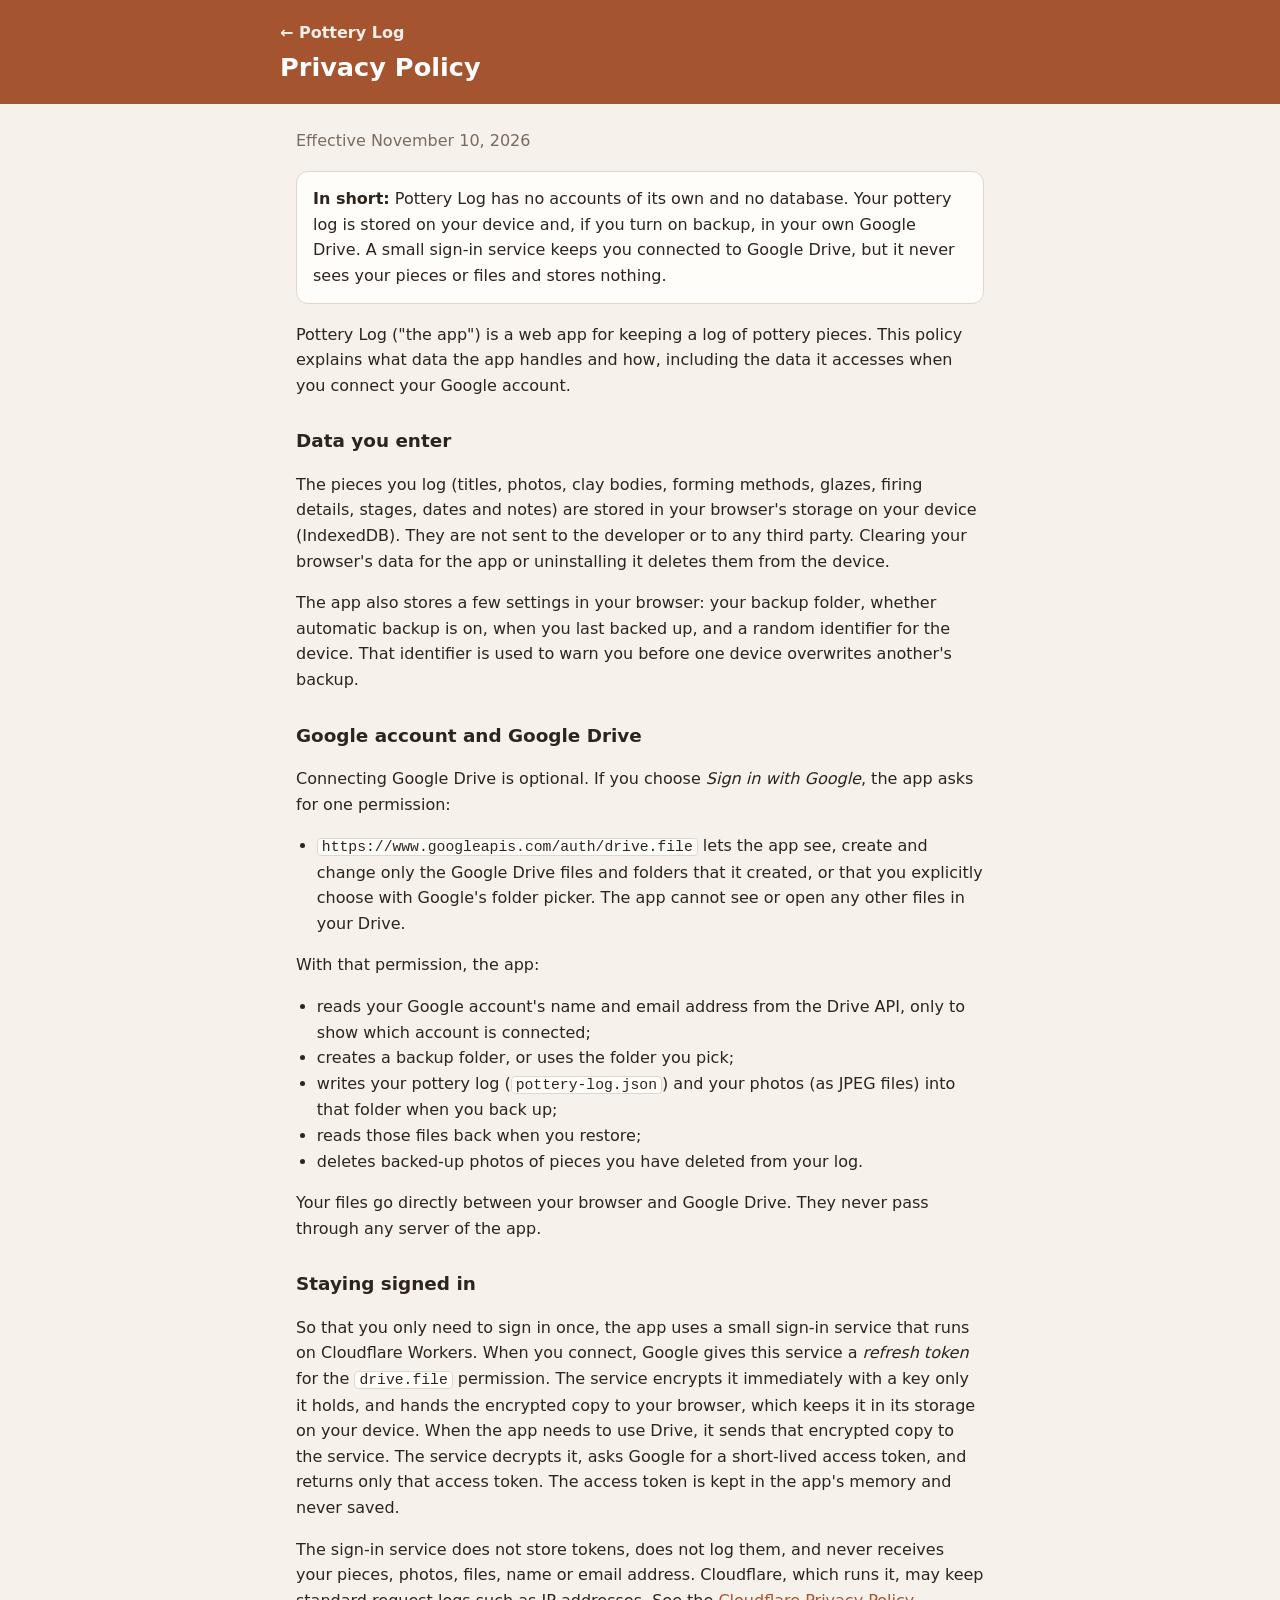
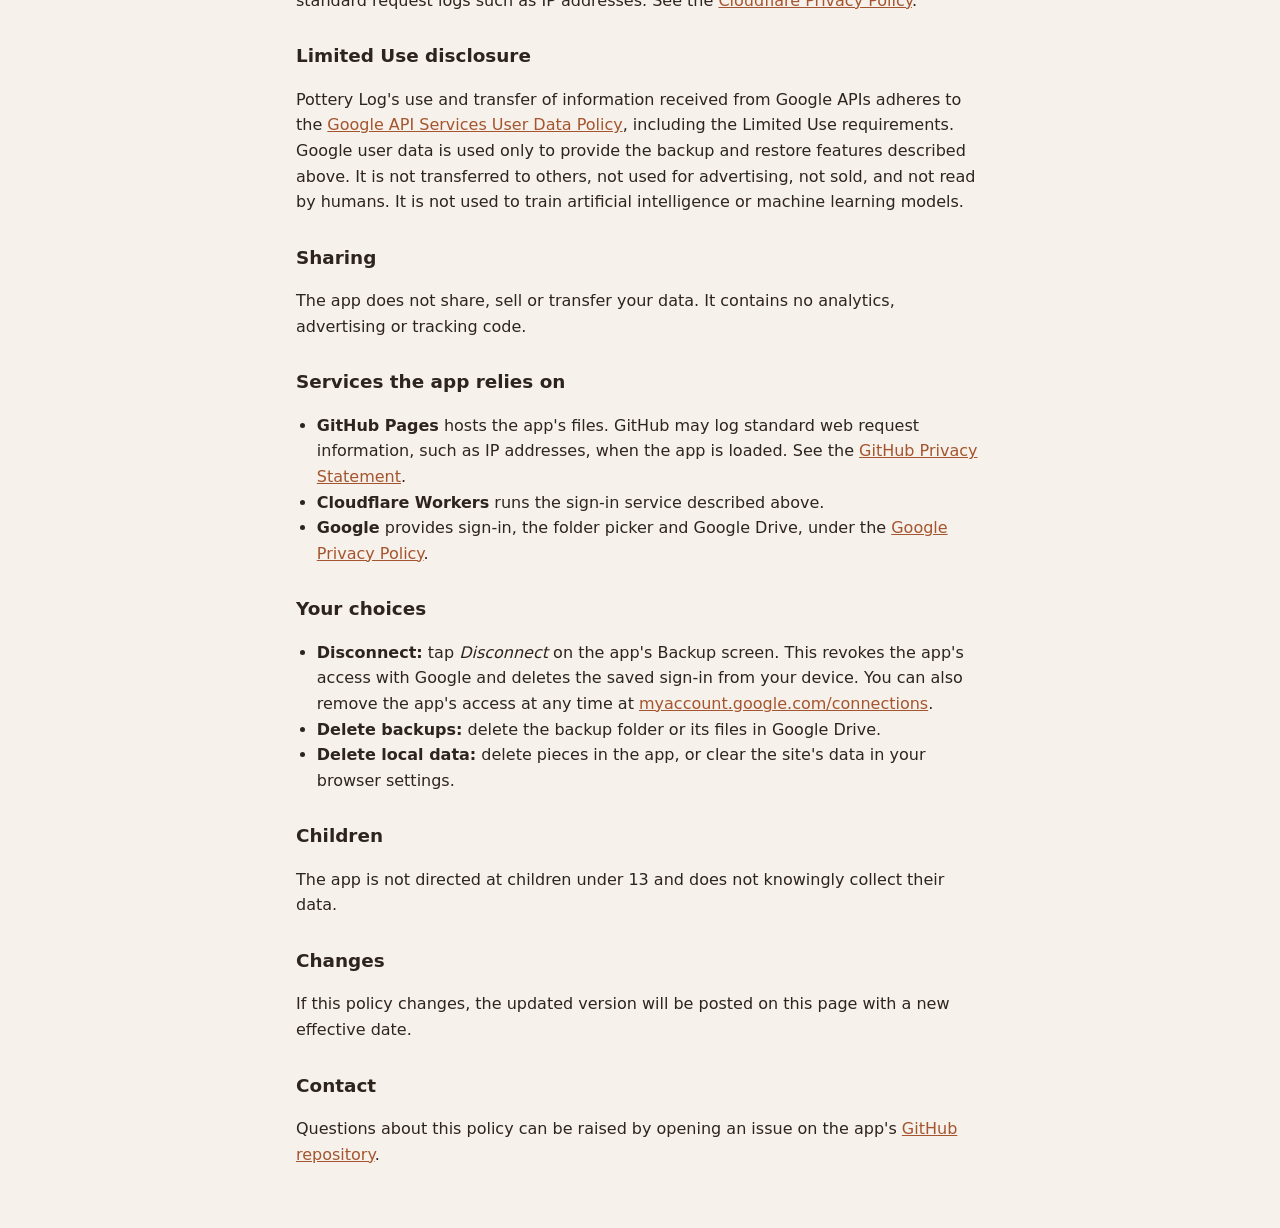
==== privacy.html @ 6d29f7a6 "Keep Google Drive signed in with a Cloudflare sign-in Worker Add worker/ (auth-code flow with PKCE, " ====
<!doctype html>
<html lang="en">
<head>
  <meta charset="utf-8">
  <meta name="viewport" content="width=device-width, initial-scale=1">
  <title>Privacy Policy · Pottery Log</title>
  <meta name="description" content="How Pottery Log handles your data and your Google Drive access.">
  <meta name="theme-color" content="#a4552f">
  <link rel="icon" href="icons/icon-192.png" type="image/png">
  <style>
    :root { --bg: #f6f1ea; --surface: #fffdf9; --text: #2d241e; --muted: #7a6b5f; --border: #e2d6c7; --accent: #a4552f; color-scheme: light; }
    @media (prefers-color-scheme: dark) {
      :root { --bg: #1b1714; --surface: #25201c; --text: #f1e9e0; --muted: #a99a8c; --border: #3b332c; --accent: #d7774a; color-scheme: dark; }
    }
    * { box-sizing: border-box; }
    body { margin: 0; background: var(--bg); color: var(--text); font: 16px/1.6 system-ui, -apple-system, "Segoe UI", Roboto, sans-serif; }
    header { background: var(--accent); color: #fff; padding: 20px 16px; }
    header .inner, main { max-width: 720px; margin: 0 auto; }
    header a { color: #fff; text-decoration: none; font-weight: 600; opacity: .9; }
    h1 { margin: 6px 0 0; font-size: 1.6rem; line-height: 1.25; }
    main { padding: 8px 16px 48px; }
    h2 { font-size: 1.15rem; margin: 28px 0 6px; }
    p, li { overflow-wrap: anywhere; }
    ul { padding-left: 1.3em; }
    a { color: var(--accent); }
    code { font-size: .92em; background: var(--surface); border: 1px solid var(--border); border-radius: 4px; padding: 0 4px; }
    .muted { color: var(--muted); }
    .box { background: var(--surface); border: 1px solid var(--border); border-radius: 12px; padding: 14px 16px; margin: 18px 0; }
  </style>
</head>
<body>
  <header>
    <div class="inner">
      <a href="./">← Pottery Log</a>
      <h1>Privacy Policy</h1>
    </div>
  </header>
  <main>
    <p class="muted">Effective November 10, 2026</p>

    <div class="box">
      <strong>In short:</strong> Pottery Log has no accounts of its own and no database. Your pottery log is stored on your device and, if you turn on backup, in your own Google Drive. A small sign-in service keeps you connected to Google Drive, but it never sees your pieces or files and stores nothing.
    </div>

    <p>Pottery Log ("the app") is a web app for keeping a log of pottery pieces. This policy explains what data the app handles and how, including the data it accesses when you connect your Google account.</p>

    <h2>Data you enter</h2>
    <p>The pieces you log (titles, photos, clay bodies, forming methods, glazes, firing details, stages, dates and notes) are stored in your browser's storage on your device (IndexedDB). They are not sent to the developer or to any third party. Clearing your browser's data for the app or uninstalling it deletes them from the device.</p>
    <p>The app also stores a few settings in your browser: your backup folder, whether automatic backup is on, when you last backed up, and a random identifier for the device. That identifier is used to warn you before one device overwrites another's backup.</p>

    <h2>Google account and Google Drive</h2>
    <p>Connecting Google Drive is optional. If you choose <em>Sign in with Google</em>, the app asks for one permission:</p>
    <ul>
      <li><code>https://www.googleapis.com/auth/drive.file</code> lets the app see, create and change only the Google Drive files and folders that it created, or that you explicitly choose with Google's folder picker. The app cannot see or open any other files in your Drive.</li>
    </ul>
    <p>With that permission, the app:</p>
    <ul>
      <li>reads your Google account's name and email address from the Drive API, only to show which account is connected;</li>
      <li>creates a backup folder, or uses the folder you pick;</li>
      <li>writes your pottery log (<code>pottery-log.json</code>) and your photos (as JPEG files) into that folder when you back up;</li>
      <li>reads those files back when you restore;</li>
      <li>deletes backed-up photos of pieces you have deleted from your log.</li>
    </ul>
    <p>Your files go directly between your browser and Google Drive. They never pass through any server of the app.</p>

    <h2>Staying signed in</h2>
    <p>So that you only need to sign in once, the app uses a small sign-in service that runs on Cloudflare Workers. When you connect, Google gives this service a <em>refresh token</em> for the <code>drive.file</code> permission. The service encrypts it immediately with a key only it holds, and hands the encrypted copy to your browser, which keeps it in its storage on your device. When the app needs to use Drive, it sends that encrypted copy to the service. The service decrypts it, asks Google for a short-lived access token, and returns only that access token. The access token is kept in the app's memory and never saved.</p>
    <p>The sign-in service does not store tokens, does not log them, and never receives your pieces, photos, files, name or email address. Cloudflare, which runs it, may keep standard request logs such as IP addresses. See the <a href="https://www.cloudflare.com/privacypolicy/">Cloudflare Privacy Policy</a>.</p>

    <h2>Limited Use disclosure</h2>
    <p>Pottery Log's use and transfer of information received from Google APIs adheres to the <a href="https://developers.google.com/terms/api-services-user-data-policy">Google API Services User Data Policy</a>, including the Limited Use requirements. Google user data is used only to provide the backup and restore features described above. It is not transferred to others, not used for advertising, not sold, and not read by humans. It is not used to train artificial intelligence or machine learning models.</p>

    <h2>Sharing</h2>
    <p>The app does not share, sell or transfer your data. It contains no analytics, advertising or tracking code.</p>

    <h2>Services the app relies on</h2>
    <ul>
      <li><strong>GitHub Pages</strong> hosts the app's files. GitHub may log standard web request information, such as IP addresses, when the app is loaded. See the <a href="https://docs.github.com/site-policy/privacy-policies/github-general-privacy-statement">GitHub Privacy Statement</a>.</li>
      <li><strong>Cloudflare Workers</strong> runs the sign-in service described above.</li>
      <li><strong>Google</strong> provides sign-in, the folder picker and Google Drive, under the <a href="https://policies.google.com/privacy">Google Privacy Policy</a>.</li>
    </ul>

    <h2>Your choices</h2>
    <ul>
      <li><strong>Disconnect:</strong> tap <em>Disconnect</em> on the app's Backup screen. This revokes the app's access with Google and deletes the saved sign-in from your device. You can also remove the app's access at any time at <a href="https://myaccount.google.com/connections">myaccount.google.com/connections</a>.</li>
      <li><strong>Delete backups:</strong> delete the backup folder or its files in Google Drive.</li>
      <li><strong>Delete local data:</strong> delete pieces in the app, or clear the site's data in your browser settings.</li>
    </ul>

    <h2>Children</h2>
    <p>The app is not directed at children under 13 and does not knowingly collect their data.</p>

    <h2>Changes</h2>
    <p>If this policy changes, the updated version will be posted on this page with a new effective date.</p>

    <h2>Contact</h2>
    <p>Questions about this policy can be raised by opening an issue on the app's <a href="https://github.com/danperry/pottery-log/issues">GitHub repository</a>.</p>
  </main>
</body>
</html>
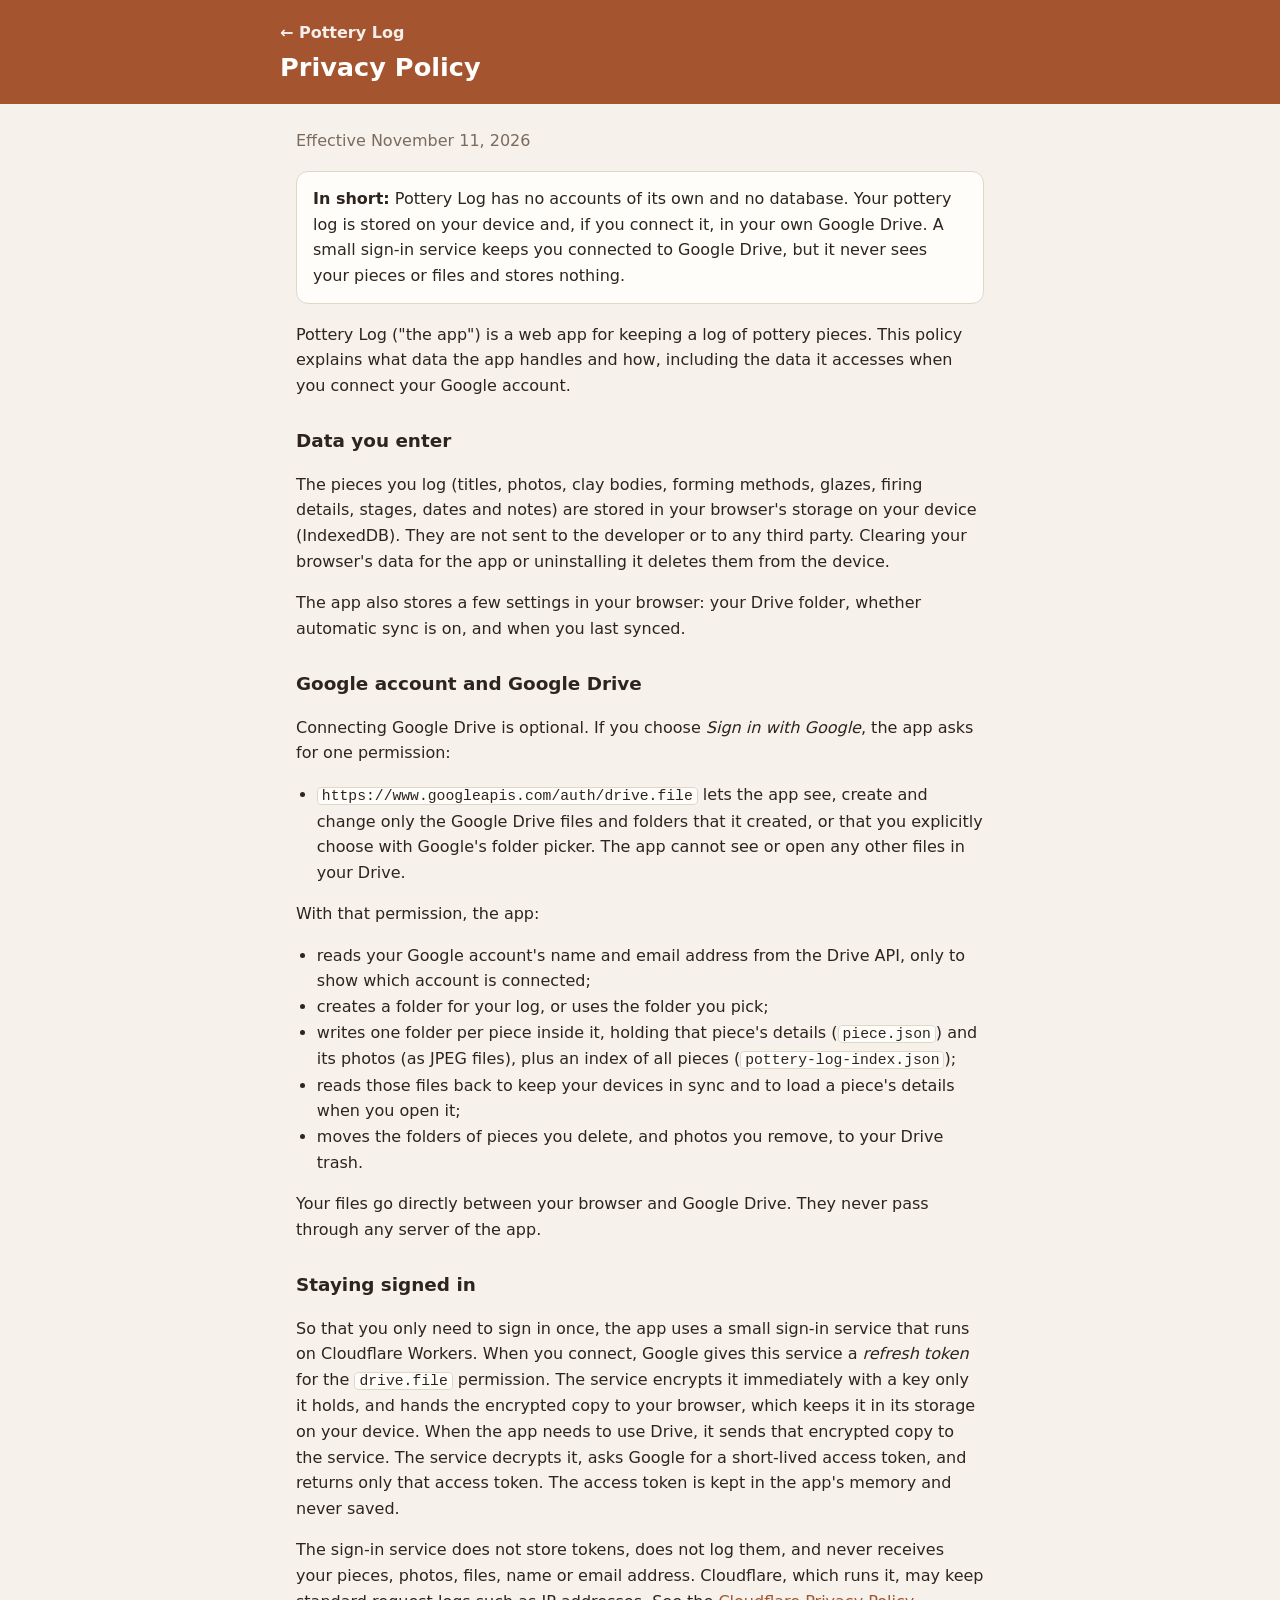
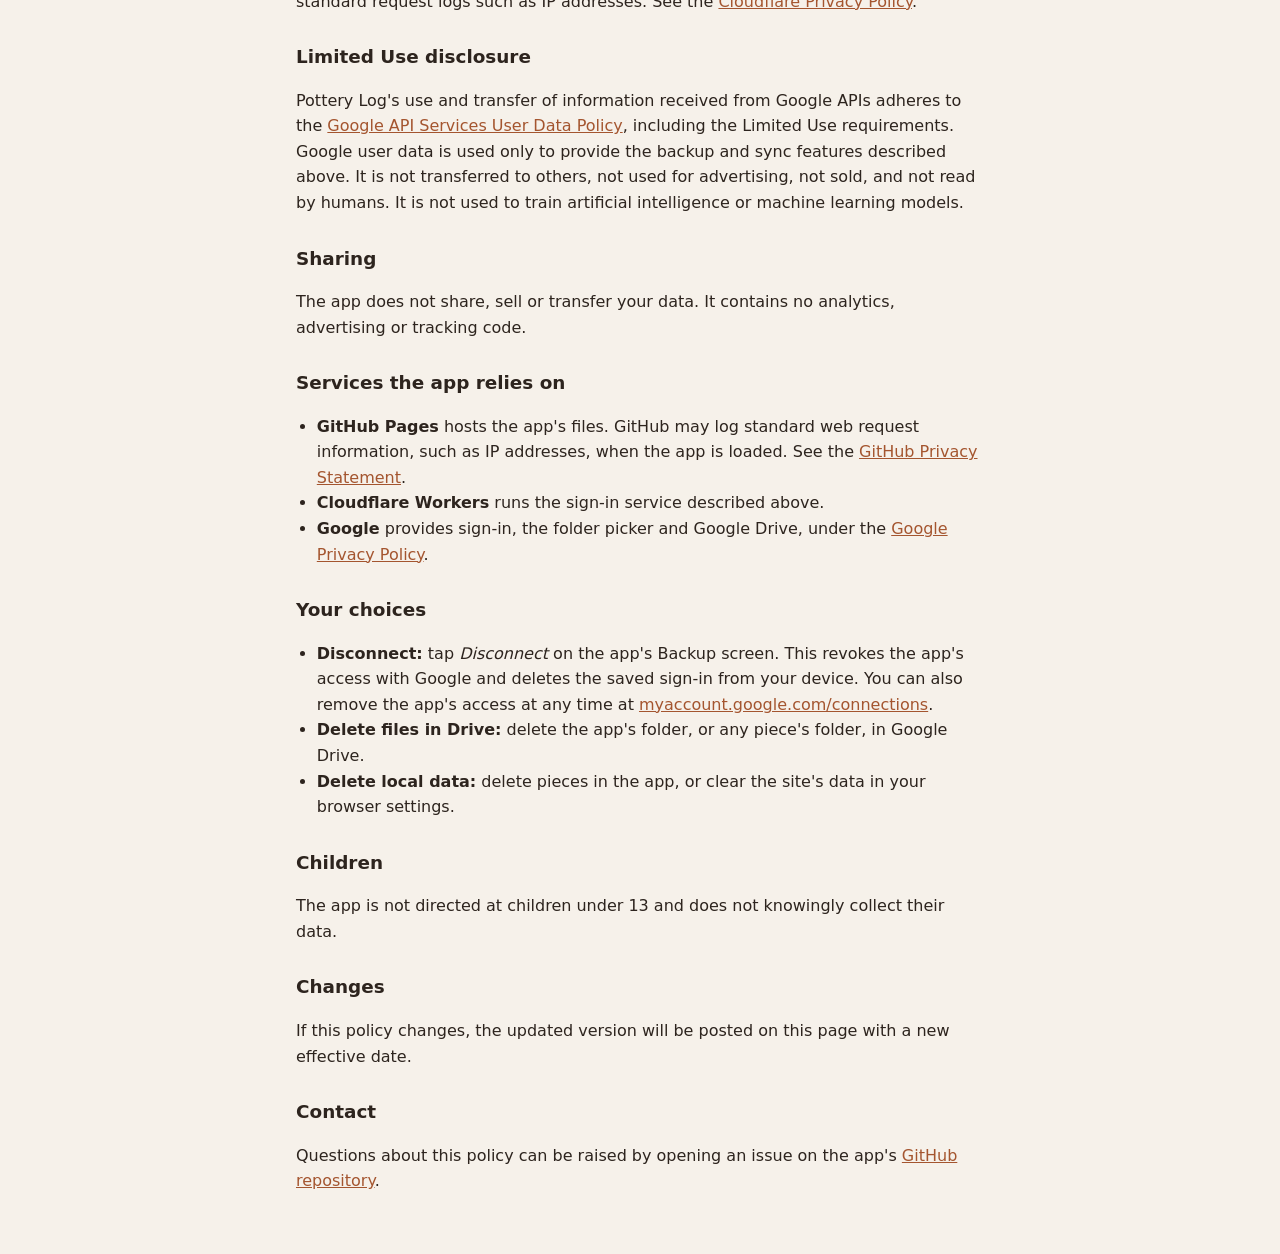
==== commit 0384e47d: "Sync each piece to its own Drive folder, with an index and latest-save-wins Each piece now lives in " ====
--- a/privacy.html
+++ b/privacy.html
@@ -36,17 +36,17 @@
     </div>
   </header>
   <main>
-    <p class="muted">Effective November 10, 2026</p>
+    <p class="muted">Effective November 11, 2026</p>
 
     <div class="box">
-      <strong>In short:</strong> Pottery Log has no accounts of its own and no database. Your pottery log is stored on your device and, if you turn on backup, in your own Google Drive. A small sign-in service keeps you connected to Google Drive, but it never sees your pieces or files and stores nothing.
+      <strong>In short:</strong> Pottery Log has no accounts of its own and no database. Your pottery log is stored on your device and, if you connect it, in your own Google Drive. A small sign-in service keeps you connected to Google Drive, but it never sees your pieces or files and stores nothing.
     </div>
 
     <p>Pottery Log ("the app") is a web app for keeping a log of pottery pieces. This policy explains what data the app handles and how, including the data it accesses when you connect your Google account.</p>
 
     <h2>Data you enter</h2>
     <p>The pieces you log (titles, photos, clay bodies, forming methods, glazes, firing details, stages, dates and notes) are stored in your browser's storage on your device (IndexedDB). They are not sent to the developer or to any third party. Clearing your browser's data for the app or uninstalling it deletes them from the device.</p>
-    <p>The app also stores a few settings in your browser: your backup folder, whether automatic backup is on, when you last backed up, and a random identifier for the device. That identifier is used to warn you before one device overwrites another's backup.</p>
+    <p>The app also stores a few settings in your browser: your Drive folder, whether automatic sync is on, and when you last synced.</p>
 
     <h2>Google account and Google Drive</h2>
     <p>Connecting Google Drive is optional. If you choose <em>Sign in with Google</em>, the app asks for one permission:</p>
@@ -56,10 +56,10 @@
     <p>With that permission, the app:</p>
     <ul>
       <li>reads your Google account's name and email address from the Drive API, only to show which account is connected;</li>
-      <li>creates a backup folder, or uses the folder you pick;</li>
-      <li>writes your pottery log (<code>pottery-log.json</code>) and your photos (as JPEG files) into that folder when you back up;</li>
-      <li>reads those files back when you restore;</li>
-      <li>deletes backed-up photos of pieces you have deleted from your log.</li>
+      <li>creates a folder for your log, or uses the folder you pick;</li>
+      <li>writes one folder per piece inside it, holding that piece's details (<code>piece.json</code>) and its photos (as JPEG files), plus an index of all pieces (<code>pottery-log-index.json</code>);</li>
+      <li>reads those files back to keep your devices in sync and to load a piece's details when you open it;</li>
+      <li>moves the folders of pieces you delete, and photos you remove, to your Drive trash.</li>
     </ul>
     <p>Your files go directly between your browser and Google Drive. They never pass through any server of the app.</p>
 
@@ -68,7 +68,7 @@
     <p>The sign-in service does not store tokens, does not log them, and never receives your pieces, photos, files, name or email address. Cloudflare, which runs it, may keep standard request logs such as IP addresses. See the <a href="https://www.cloudflare.com/privacypolicy/">Cloudflare Privacy Policy</a>.</p>
 
     <h2>Limited Use disclosure</h2>
-    <p>Pottery Log's use and transfer of information received from Google APIs adheres to the <a href="https://developers.google.com/terms/api-services-user-data-policy">Google API Services User Data Policy</a>, including the Limited Use requirements. Google user data is used only to provide the backup and restore features described above. It is not transferred to others, not used for advertising, not sold, and not read by humans. It is not used to train artificial intelligence or machine learning models.</p>
+    <p>Pottery Log's use and transfer of information received from Google APIs adheres to the <a href="https://developers.google.com/terms/api-services-user-data-policy">Google API Services User Data Policy</a>, including the Limited Use requirements. Google user data is used only to provide the backup and sync features described above. It is not transferred to others, not used for advertising, not sold, and not read by humans. It is not used to train artificial intelligence or machine learning models.</p>
 
     <h2>Sharing</h2>
     <p>The app does not share, sell or transfer your data. It contains no analytics, advertising or tracking code.</p>
@@ -83,7 +83,7 @@
     <h2>Your choices</h2>
     <ul>
       <li><strong>Disconnect:</strong> tap <em>Disconnect</em> on the app's Backup screen. This revokes the app's access with Google and deletes the saved sign-in from your device. You can also remove the app's access at any time at <a href="https://myaccount.google.com/connections">myaccount.google.com/connections</a>.</li>
-      <li><strong>Delete backups:</strong> delete the backup folder or its files in Google Drive.</li>
+      <li><strong>Delete files in Drive:</strong> delete the app's folder, or any piece's folder, in Google Drive.</li>
       <li><strong>Delete local data:</strong> delete pieces in the app, or clear the site's data in your browser settings.</li>
     </ul>
 
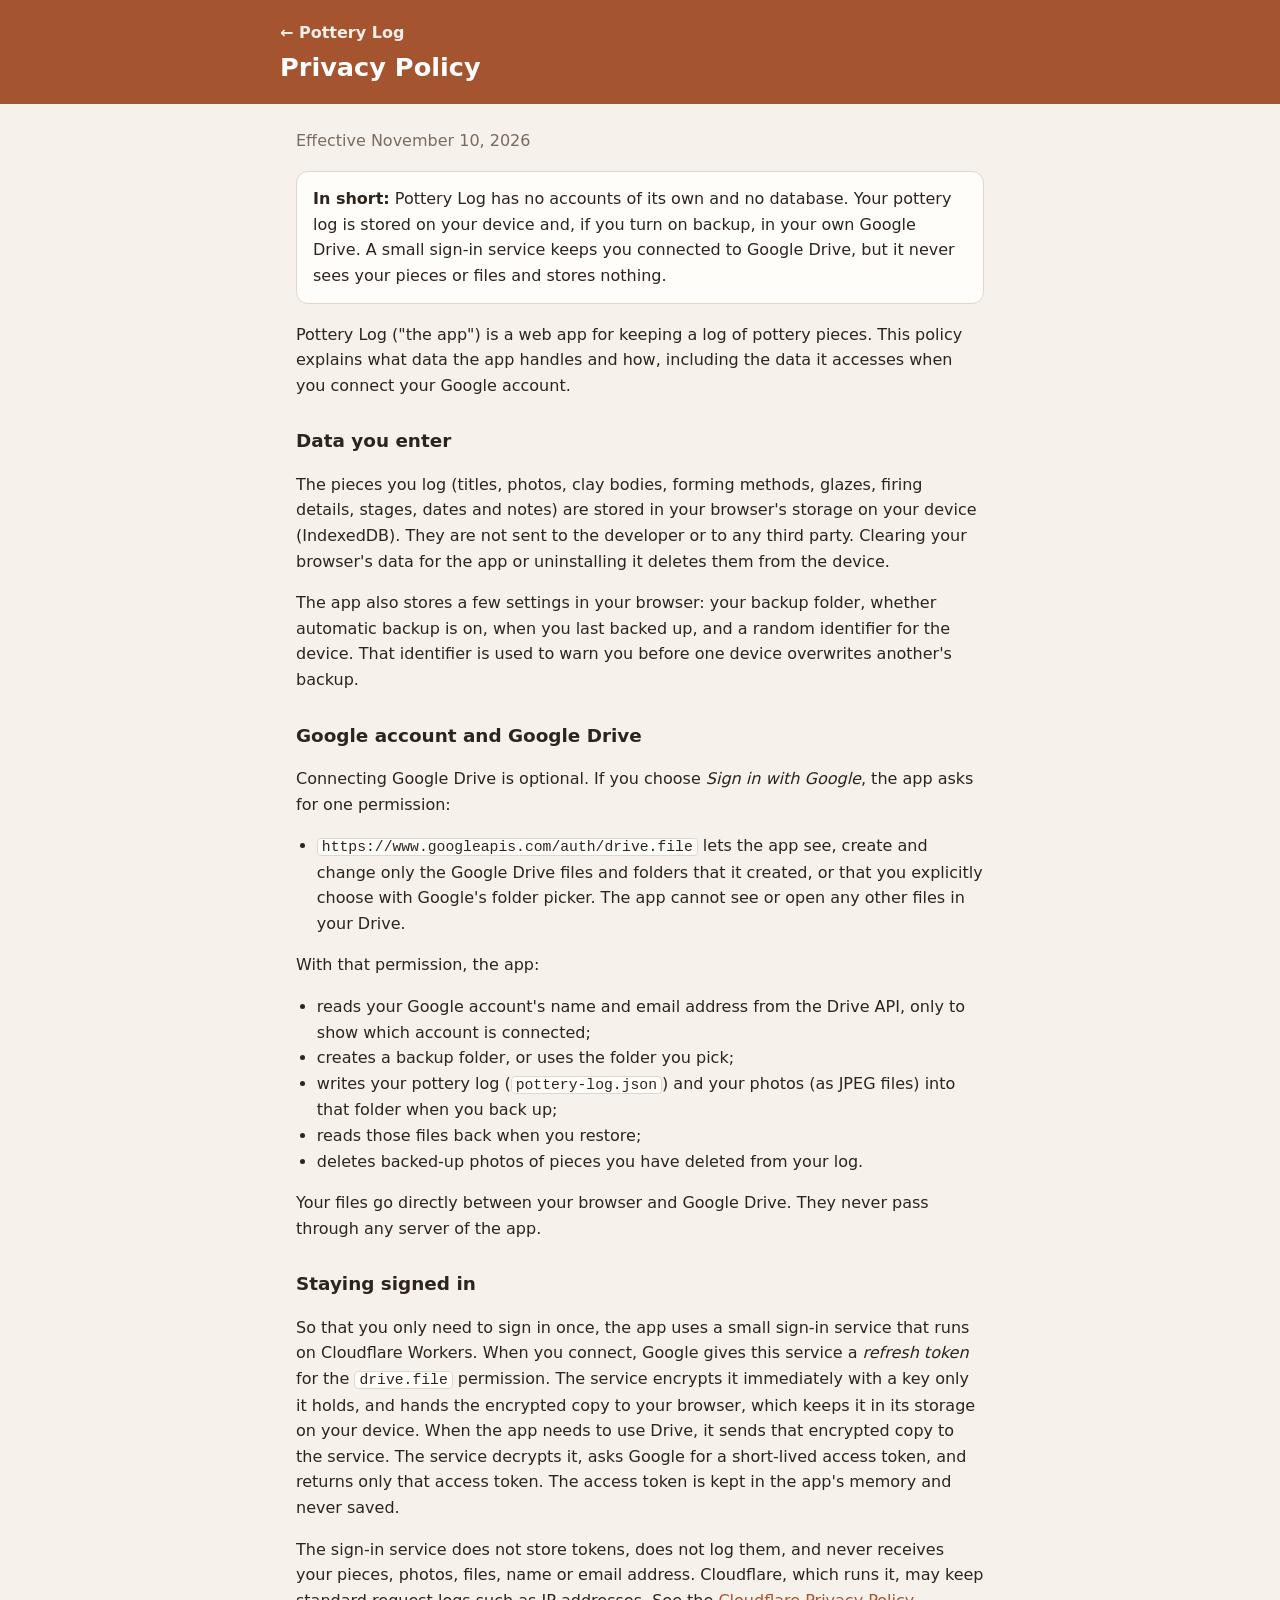
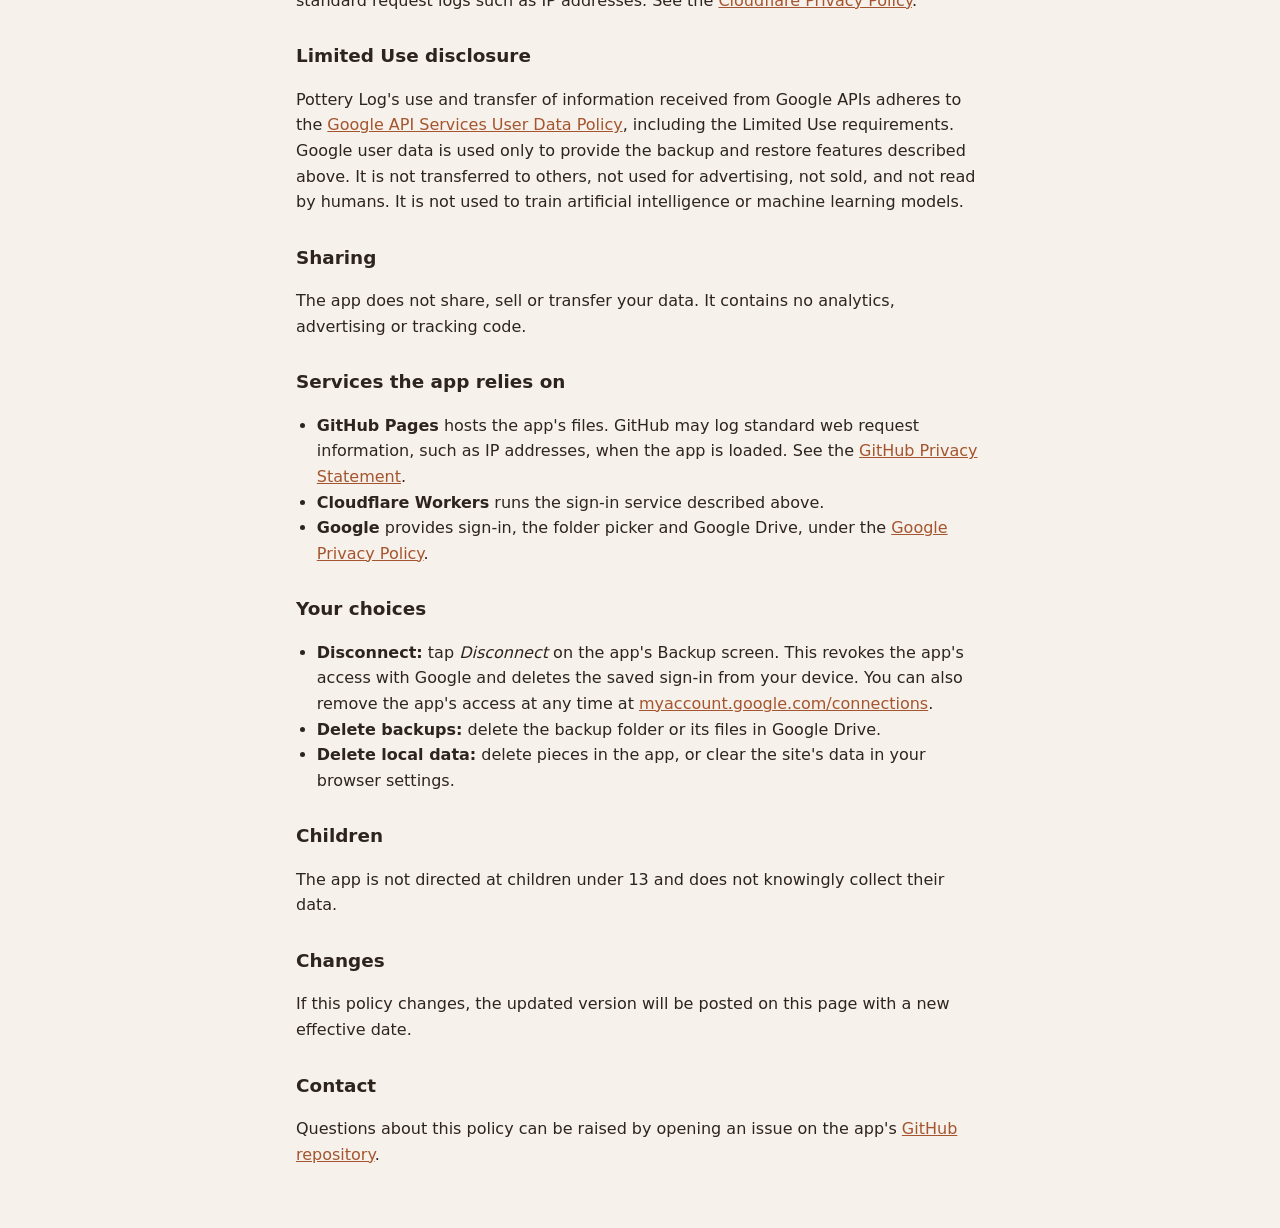
==== commit c7384708: "Merge pull request #5 from danperry/claude/drive-refresh-worker Keep Google Drive signed in with a C" ====
--- a/privacy.html
+++ b/privacy.html
@@ -36,17 +36,17 @@
     </div>
   </header>
   <main>
-    <p class="muted">Effective November 11, 2026</p>
+    <p class="muted">Effective November 10, 2026</p>
 
     <div class="box">
-      <strong>In short:</strong> Pottery Log has no accounts of its own and no database. Your pottery log is stored on your device and, if you connect it, in your own Google Drive. A small sign-in service keeps you connected to Google Drive, but it never sees your pieces or files and stores nothing.
+      <strong>In short:</strong> Pottery Log has no accounts of its own and no database. Your pottery log is stored on your device and, if you turn on backup, in your own Google Drive. A small sign-in service keeps you connected to Google Drive, but it never sees your pieces or files and stores nothing.
     </div>
 
     <p>Pottery Log ("the app") is a web app for keeping a log of pottery pieces. This policy explains what data the app handles and how, including the data it accesses when you connect your Google account.</p>
 
     <h2>Data you enter</h2>
     <p>The pieces you log (titles, photos, clay bodies, forming methods, glazes, firing details, stages, dates and notes) are stored in your browser's storage on your device (IndexedDB). They are not sent to the developer or to any third party. Clearing your browser's data for the app or uninstalling it deletes them from the device.</p>
-    <p>The app also stores a few settings in your browser: your Drive folder, whether automatic sync is on, and when you last synced.</p>
+    <p>The app also stores a few settings in your browser: your backup folder, whether automatic backup is on, when you last backed up, and a random identifier for the device. That identifier is used to warn you before one device overwrites another's backup.</p>
 
     <h2>Google account and Google Drive</h2>
     <p>Connecting Google Drive is optional. If you choose <em>Sign in with Google</em>, the app asks for one permission:</p>
@@ -56,10 +56,10 @@
     <p>With that permission, the app:</p>
     <ul>
       <li>reads your Google account's name and email address from the Drive API, only to show which account is connected;</li>
-      <li>creates a folder for your log, or uses the folder you pick;</li>
-      <li>writes one folder per piece inside it, holding that piece's details (<code>piece.json</code>) and its photos (as JPEG files), plus an index of all pieces (<code>pottery-log-index.json</code>);</li>
-      <li>reads those files back to keep your devices in sync and to load a piece's details when you open it;</li>
-      <li>moves the folders of pieces you delete, and photos you remove, to your Drive trash.</li>
+      <li>creates a backup folder, or uses the folder you pick;</li>
+      <li>writes your pottery log (<code>pottery-log.json</code>) and your photos (as JPEG files) into that folder when you back up;</li>
+      <li>reads those files back when you restore;</li>
+      <li>deletes backed-up photos of pieces you have deleted from your log.</li>
     </ul>
     <p>Your files go directly between your browser and Google Drive. They never pass through any server of the app.</p>
 
@@ -68,7 +68,7 @@
     <p>The sign-in service does not store tokens, does not log them, and never receives your pieces, photos, files, name or email address. Cloudflare, which runs it, may keep standard request logs such as IP addresses. See the <a href="https://www.cloudflare.com/privacypolicy/">Cloudflare Privacy Policy</a>.</p>
 
     <h2>Limited Use disclosure</h2>
-    <p>Pottery Log's use and transfer of information received from Google APIs adheres to the <a href="https://developers.google.com/terms/api-services-user-data-policy">Google API Services User Data Policy</a>, including the Limited Use requirements. Google user data is used only to provide the backup and sync features described above. It is not transferred to others, not used for advertising, not sold, and not read by humans. It is not used to train artificial intelligence or machine learning models.</p>
+    <p>Pottery Log's use and transfer of information received from Google APIs adheres to the <a href="https://developers.google.com/terms/api-services-user-data-policy">Google API Services User Data Policy</a>, including the Limited Use requirements. Google user data is used only to provide the backup and restore features described above. It is not transferred to others, not used for advertising, not sold, and not read by humans. It is not used to train artificial intelligence or machine learning models.</p>
 
     <h2>Sharing</h2>
     <p>The app does not share, sell or transfer your data. It contains no analytics, advertising or tracking code.</p>
@@ -83,7 +83,7 @@
     <h2>Your choices</h2>
     <ul>
       <li><strong>Disconnect:</strong> tap <em>Disconnect</em> on the app's Backup screen. This revokes the app's access with Google and deletes the saved sign-in from your device. You can also remove the app's access at any time at <a href="https://myaccount.google.com/connections">myaccount.google.com/connections</a>.</li>
-      <li><strong>Delete files in Drive:</strong> delete the app's folder, or any piece's folder, in Google Drive.</li>
+      <li><strong>Delete backups:</strong> delete the backup folder or its files in Google Drive.</li>
       <li><strong>Delete local data:</strong> delete pieces in the app, or clear the site's data in your browser settings.</li>
     </ul>
 
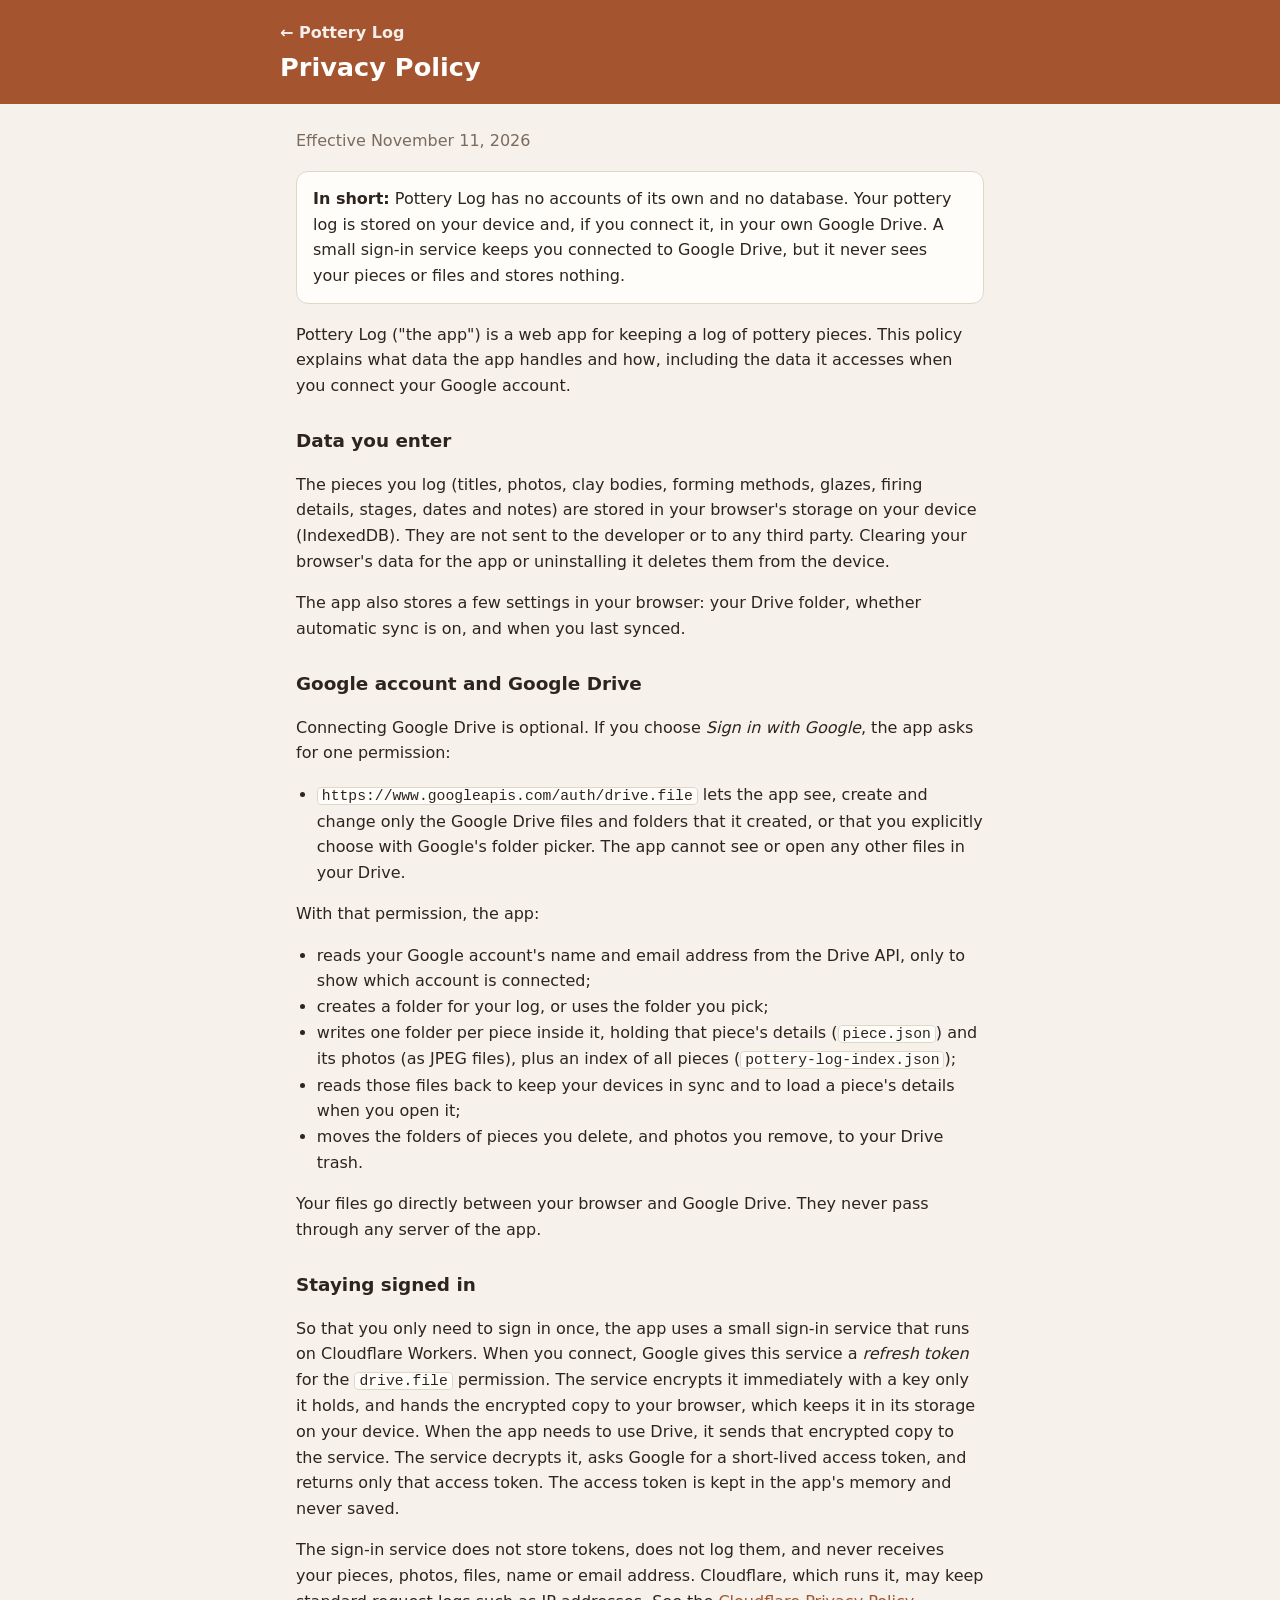
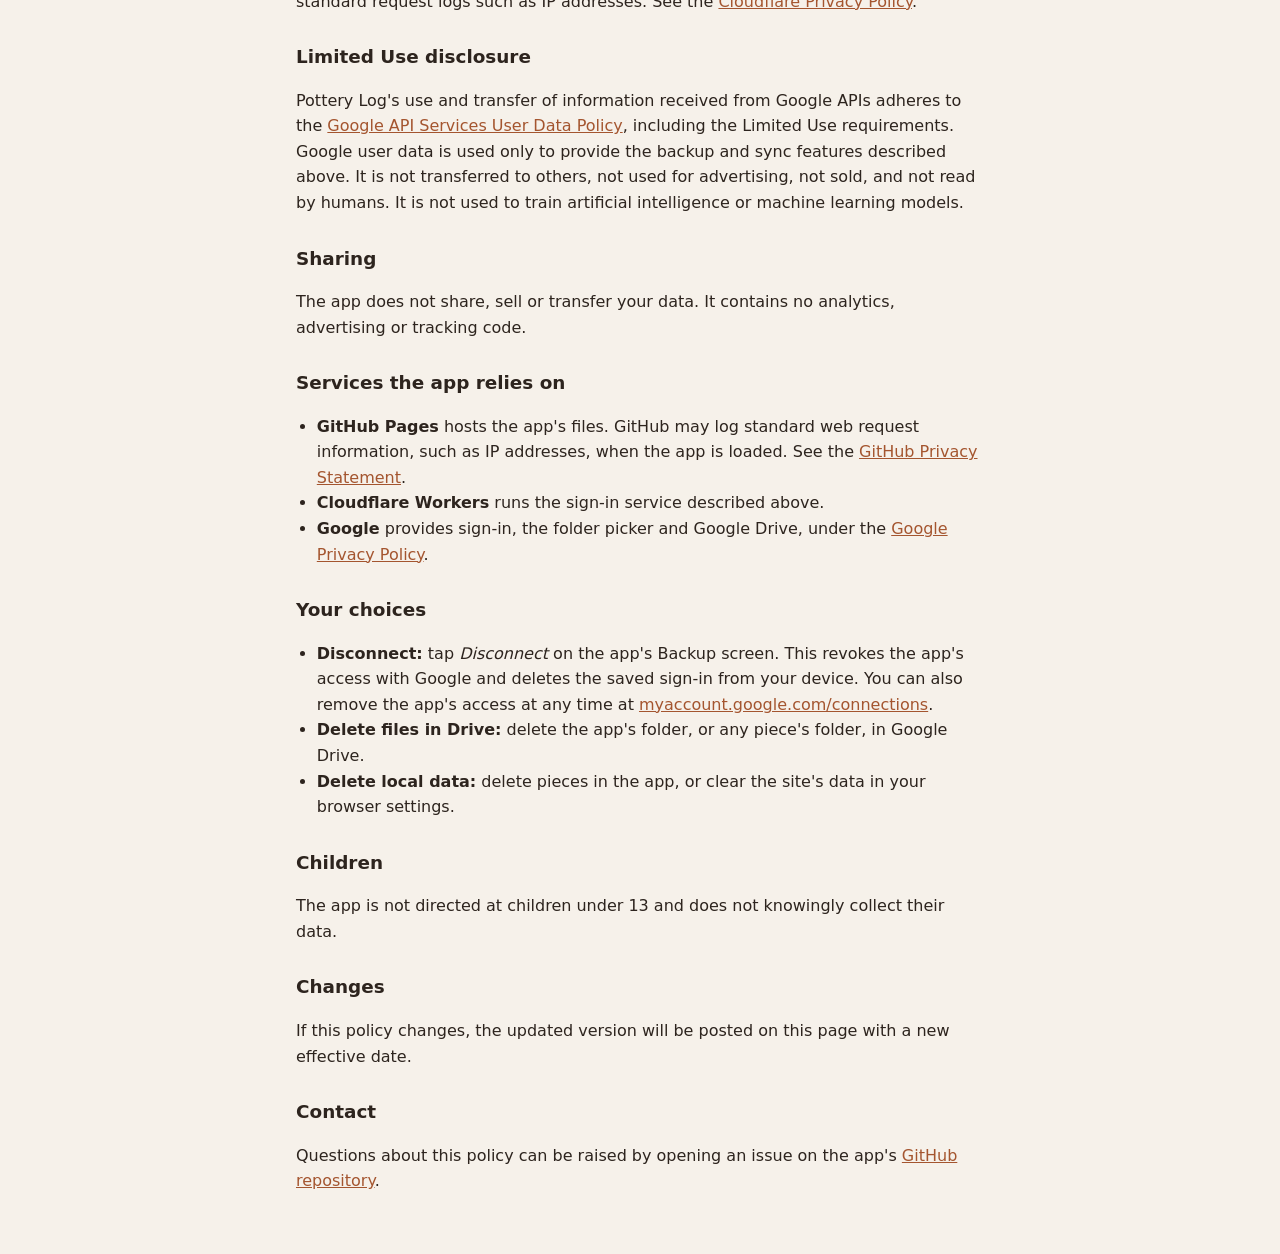
==== commit e46dce57: "Merge pull request #6 from danperry/claude/drive-folder-sync Save each piece in its own Drive folder" ====
--- a/privacy.html
+++ b/privacy.html
@@ -36,17 +36,17 @@
     </div>
   </header>
   <main>
-    <p class="muted">Effective November 10, 2026</p>
+    <p class="muted">Effective November 11, 2026</p>
 
     <div class="box">
-      <strong>In short:</strong> Pottery Log has no accounts of its own and no database. Your pottery log is stored on your device and, if you turn on backup, in your own Google Drive. A small sign-in service keeps you connected to Google Drive, but it never sees your pieces or files and stores nothing.
+      <strong>In short:</strong> Pottery Log has no accounts of its own and no database. Your pottery log is stored on your device and, if you connect it, in your own Google Drive. A small sign-in service keeps you connected to Google Drive, but it never sees your pieces or files and stores nothing.
     </div>
 
     <p>Pottery Log ("the app") is a web app for keeping a log of pottery pieces. This policy explains what data the app handles and how, including the data it accesses when you connect your Google account.</p>
 
     <h2>Data you enter</h2>
     <p>The pieces you log (titles, photos, clay bodies, forming methods, glazes, firing details, stages, dates and notes) are stored in your browser's storage on your device (IndexedDB). They are not sent to the developer or to any third party. Clearing your browser's data for the app or uninstalling it deletes them from the device.</p>
-    <p>The app also stores a few settings in your browser: your backup folder, whether automatic backup is on, when you last backed up, and a random identifier for the device. That identifier is used to warn you before one device overwrites another's backup.</p>
+    <p>The app also stores a few settings in your browser: your Drive folder, whether automatic sync is on, and when you last synced.</p>
 
     <h2>Google account and Google Drive</h2>
     <p>Connecting Google Drive is optional. If you choose <em>Sign in with Google</em>, the app asks for one permission:</p>
@@ -56,10 +56,10 @@
     <p>With that permission, the app:</p>
     <ul>
       <li>reads your Google account's name and email address from the Drive API, only to show which account is connected;</li>
-      <li>creates a backup folder, or uses the folder you pick;</li>
-      <li>writes your pottery log (<code>pottery-log.json</code>) and your photos (as JPEG files) into that folder when you back up;</li>
-      <li>reads those files back when you restore;</li>
-      <li>deletes backed-up photos of pieces you have deleted from your log.</li>
+      <li>creates a folder for your log, or uses the folder you pick;</li>
+      <li>writes one folder per piece inside it, holding that piece's details (<code>piece.json</code>) and its photos (as JPEG files), plus an index of all pieces (<code>pottery-log-index.json</code>);</li>
+      <li>reads those files back to keep your devices in sync and to load a piece's details when you open it;</li>
+      <li>moves the folders of pieces you delete, and photos you remove, to your Drive trash.</li>
     </ul>
     <p>Your files go directly between your browser and Google Drive. They never pass through any server of the app.</p>
 
@@ -68,7 +68,7 @@
     <p>The sign-in service does not store tokens, does not log them, and never receives your pieces, photos, files, name or email address. Cloudflare, which runs it, may keep standard request logs such as IP addresses. See the <a href="https://www.cloudflare.com/privacypolicy/">Cloudflare Privacy Policy</a>.</p>
 
     <h2>Limited Use disclosure</h2>
-    <p>Pottery Log's use and transfer of information received from Google APIs adheres to the <a href="https://developers.google.com/terms/api-services-user-data-policy">Google API Services User Data Policy</a>, including the Limited Use requirements. Google user data is used only to provide the backup and restore features described above. It is not transferred to others, not used for advertising, not sold, and not read by humans. It is not used to train artificial intelligence or machine learning models.</p>
+    <p>Pottery Log's use and transfer of information received from Google APIs adheres to the <a href="https://developers.google.com/terms/api-services-user-data-policy">Google API Services User Data Policy</a>, including the Limited Use requirements. Google user data is used only to provide the backup and sync features described above. It is not transferred to others, not used for advertising, not sold, and not read by humans. It is not used to train artificial intelligence or machine learning models.</p>
 
     <h2>Sharing</h2>
     <p>The app does not share, sell or transfer your data. It contains no analytics, advertising or tracking code.</p>
@@ -83,7 +83,7 @@
     <h2>Your choices</h2>
     <ul>
       <li><strong>Disconnect:</strong> tap <em>Disconnect</em> on the app's Backup screen. This revokes the app's access with Google and deletes the saved sign-in from your device. You can also remove the app's access at any time at <a href="https://myaccount.google.com/connections">myaccount.google.com/connections</a>.</li>
-      <li><strong>Delete backups:</strong> delete the backup folder or its files in Google Drive.</li>
+      <li><strong>Delete files in Drive:</strong> delete the app's folder, or any piece's folder, in Google Drive.</li>
       <li><strong>Delete local data:</strong> delete pieces in the app, or clear the site's data in your browser settings.</li>
     </ul>
 
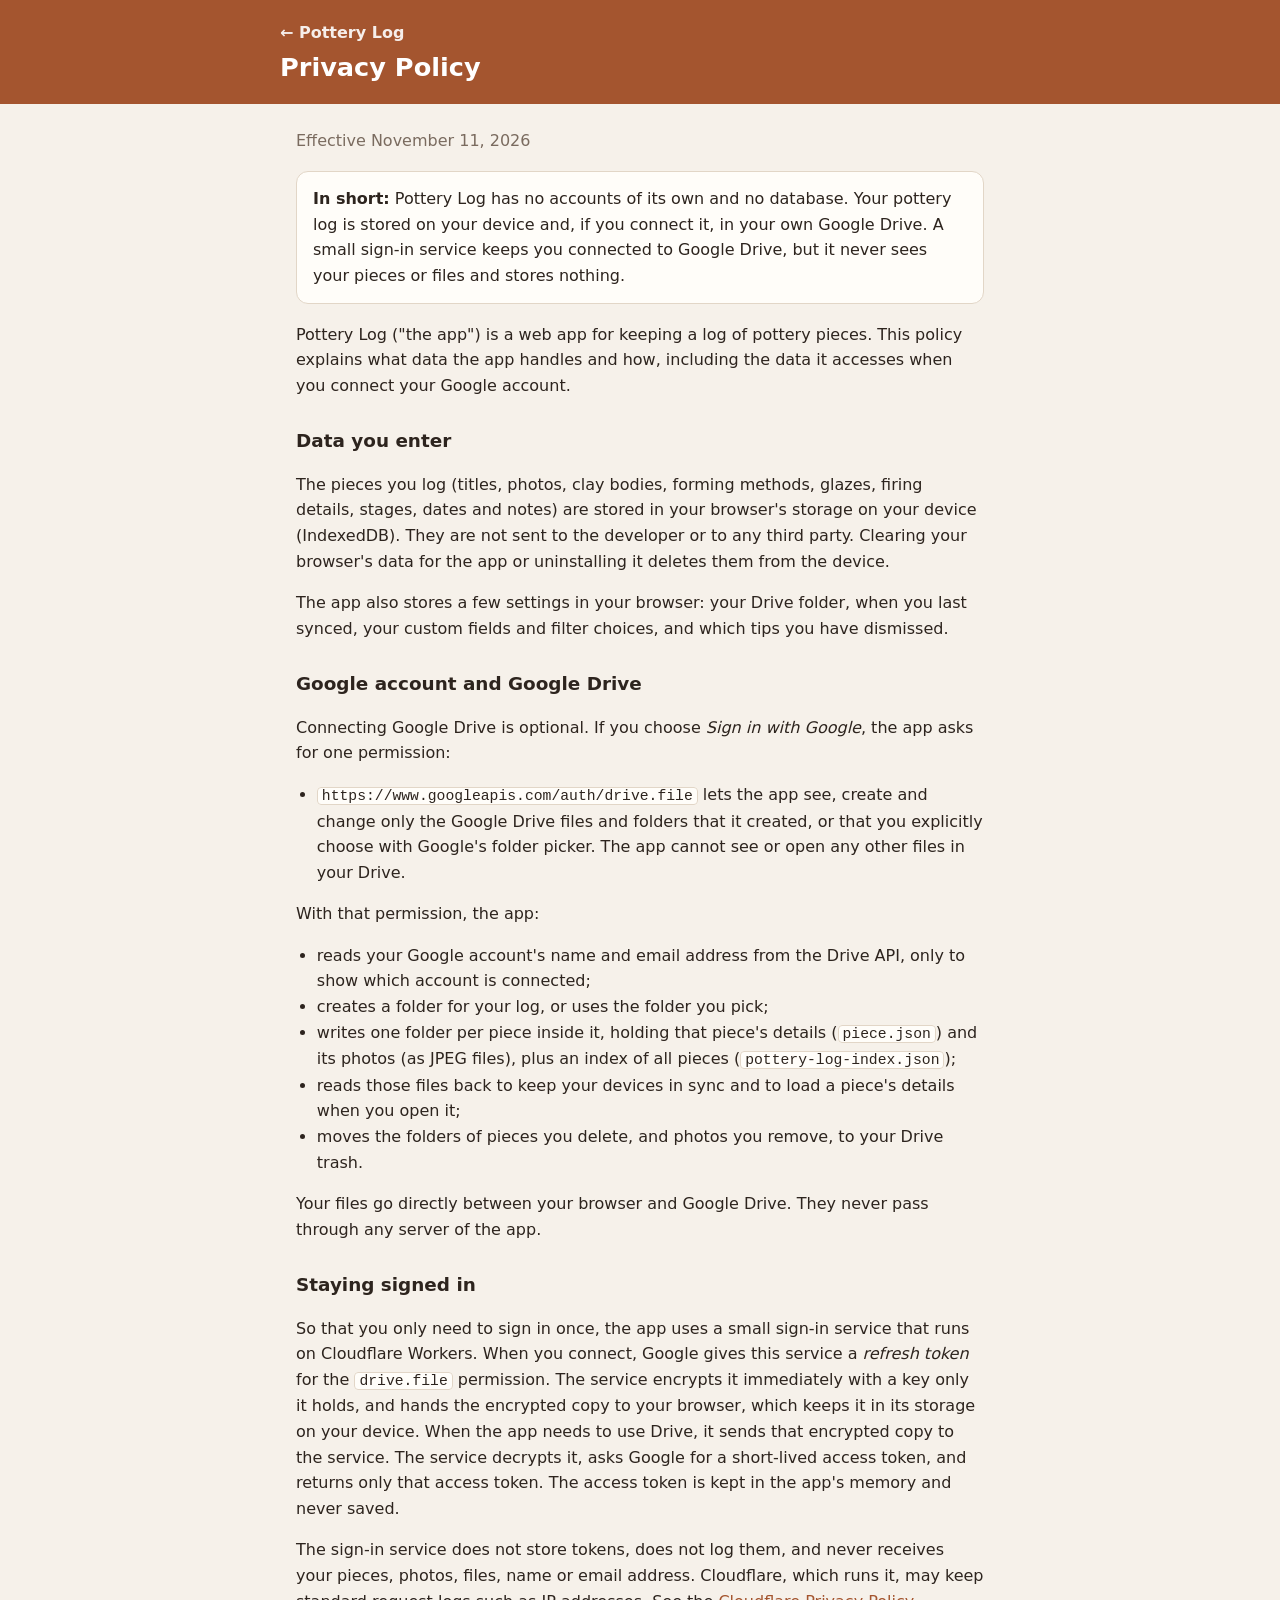
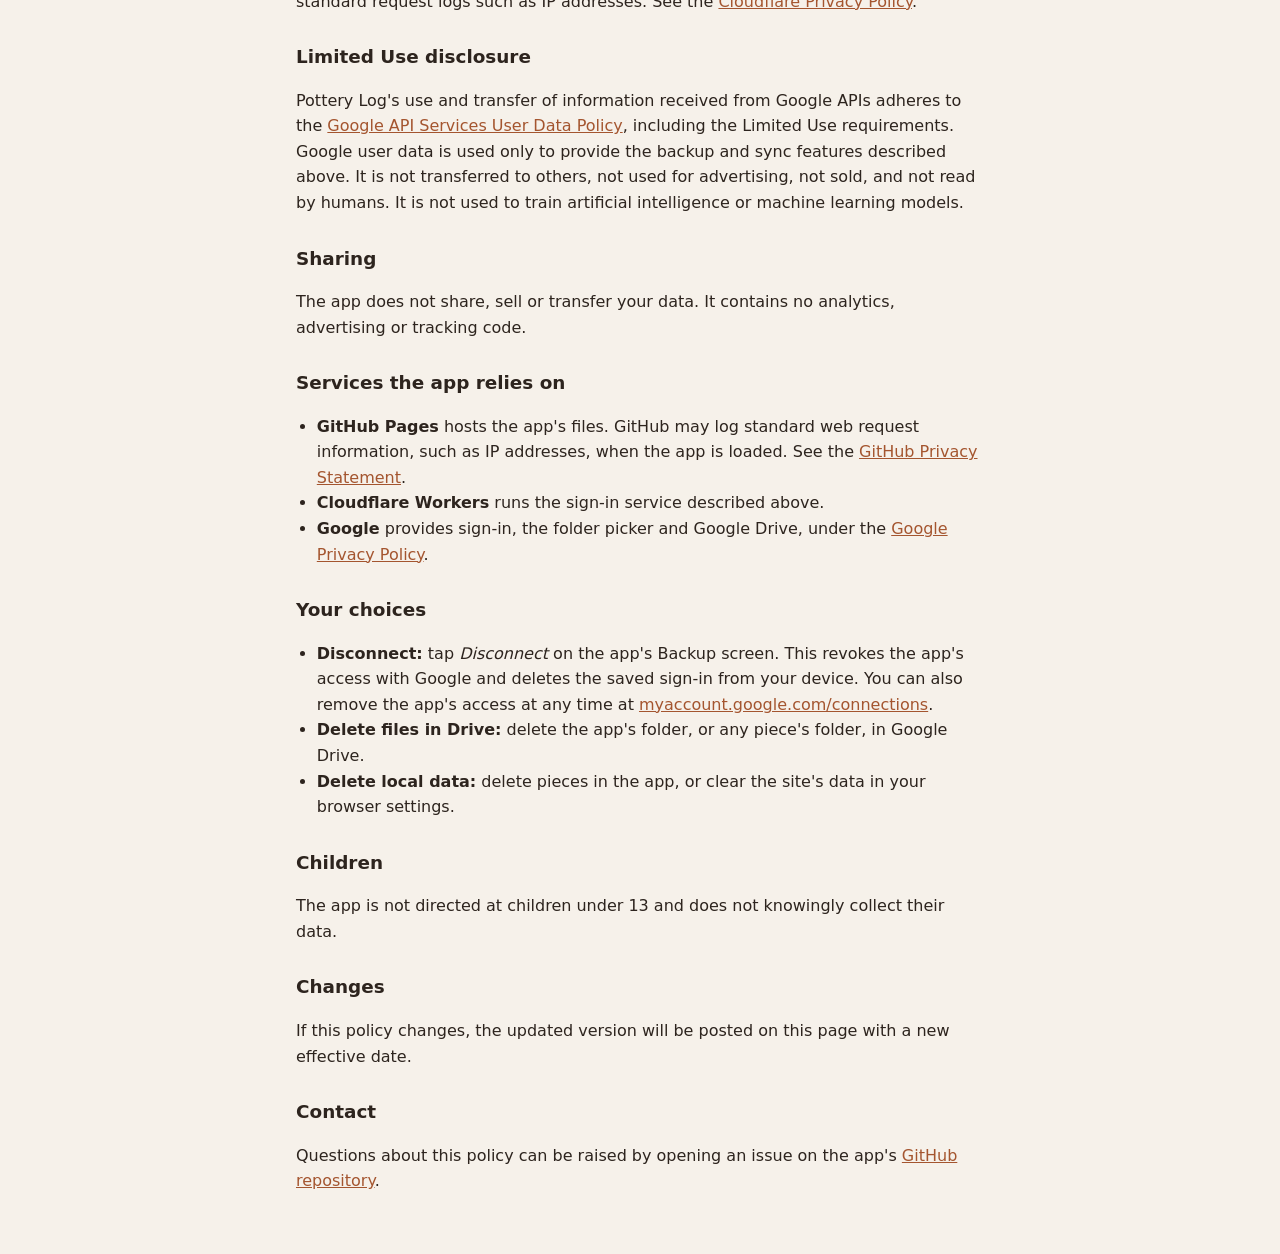
==== commit 48f9cd84: "Gear icon for Settings, connect tip, always-on sync, reconnect bar - Replace the cloud icon with a s" ====
--- a/privacy.html
+++ b/privacy.html
@@ -46,7 +46,7 @@
 
     <h2>Data you enter</h2>
     <p>The pieces you log (titles, photos, clay bodies, forming methods, glazes, firing details, stages, dates and notes) are stored in your browser's storage on your device (IndexedDB). They are not sent to the developer or to any third party. Clearing your browser's data for the app or uninstalling it deletes them from the device.</p>
-    <p>The app also stores a few settings in your browser: your Drive folder, whether automatic sync is on, and when you last synced.</p>
+    <p>The app also stores a few settings in your browser: your Drive folder, when you last synced, your custom fields and filter choices, and which tips you have dismissed.</p>
 
     <h2>Google account and Google Drive</h2>
     <p>Connecting Google Drive is optional. If you choose <em>Sign in with Google</em>, the app asks for one permission:</p>
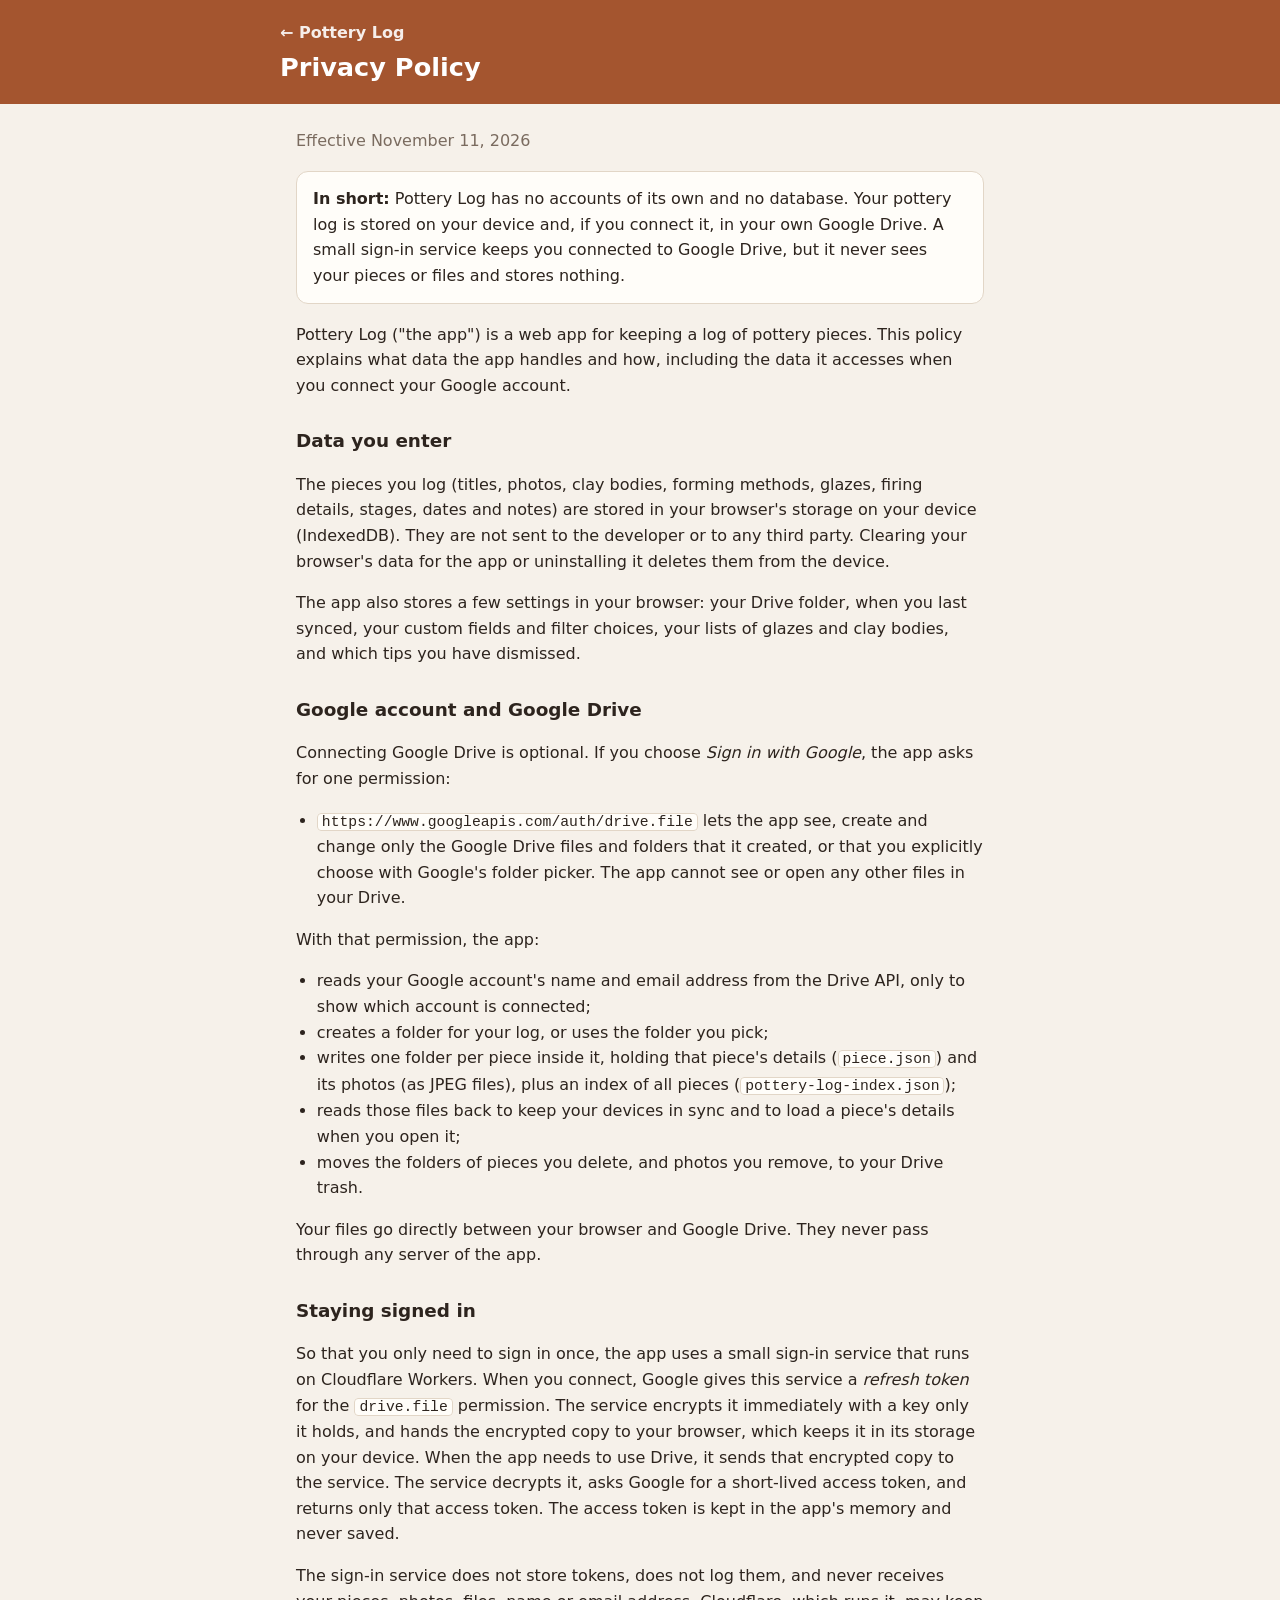
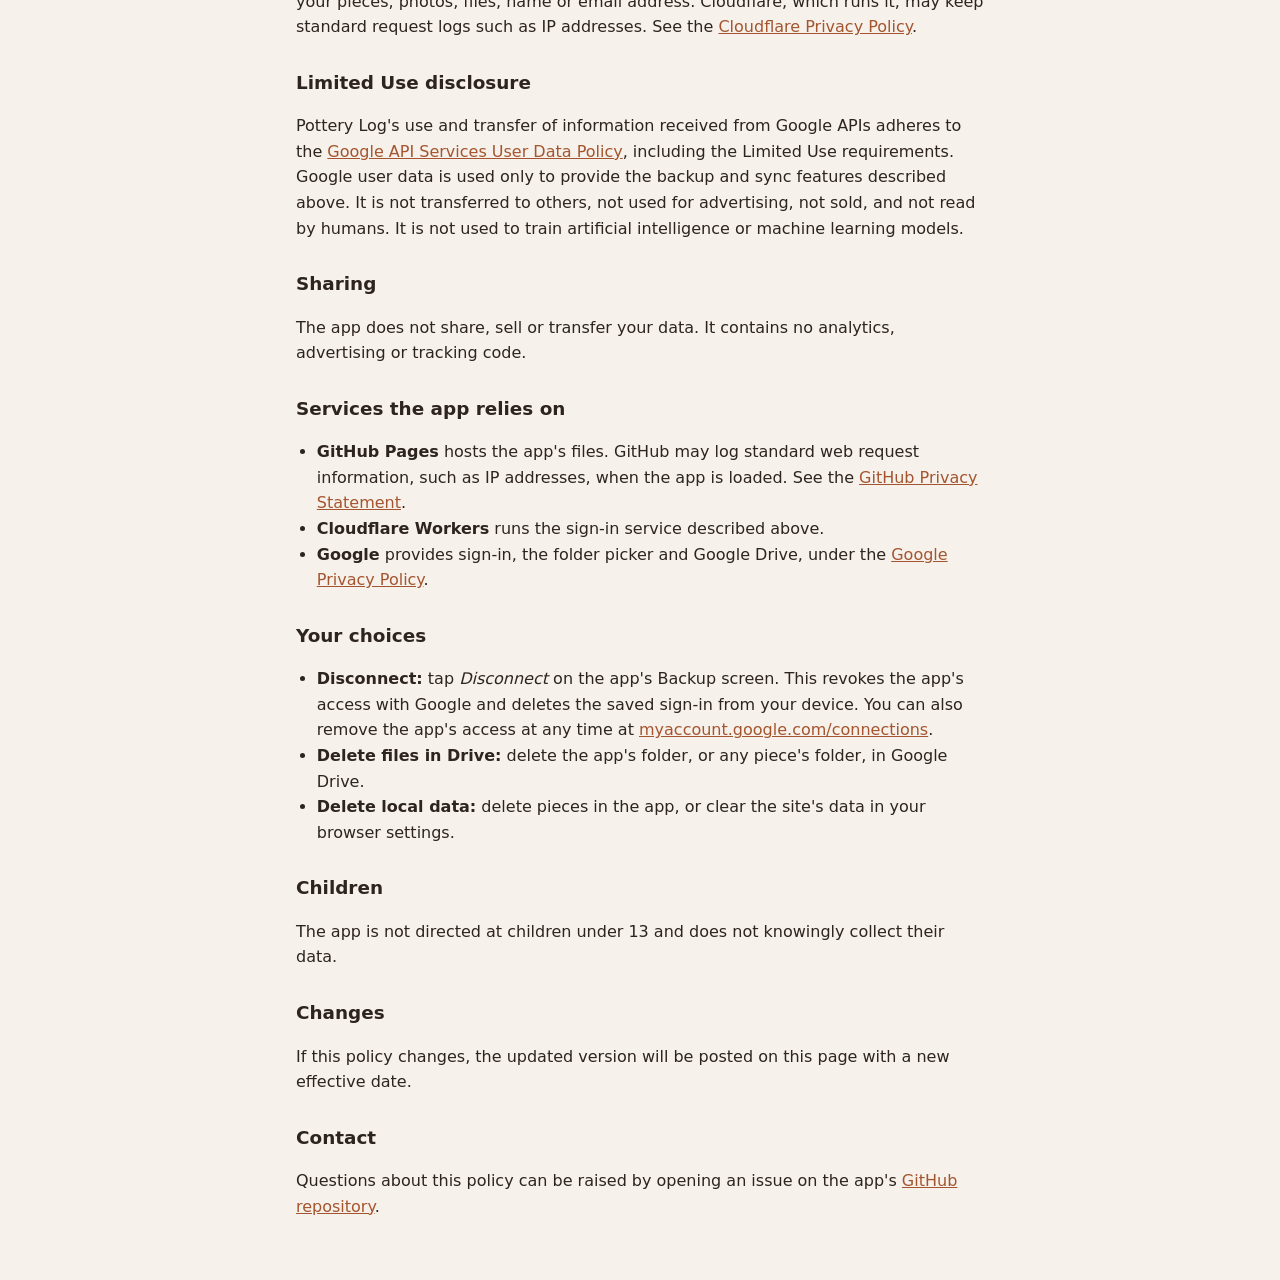
==== commit 3f337e68: "Add remembered glaze and clay lists with drop-downs - Glazes and clay bodies are picked from drop-do" ====
--- a/privacy.html
+++ b/privacy.html
@@ -46,7 +46,7 @@
 
     <h2>Data you enter</h2>
     <p>The pieces you log (titles, photos, clay bodies, forming methods, glazes, firing details, stages, dates and notes) are stored in your browser's storage on your device (IndexedDB). They are not sent to the developer or to any third party. Clearing your browser's data for the app or uninstalling it deletes them from the device.</p>
-    <p>The app also stores a few settings in your browser: your Drive folder, when you last synced, your custom fields and filter choices, and which tips you have dismissed.</p>
+    <p>The app also stores a few settings in your browser: your Drive folder, when you last synced, your custom fields and filter choices, your lists of glazes and clay bodies, and which tips you have dismissed.</p>
 
     <h2>Google account and Google Drive</h2>
     <p>Connecting Google Drive is optional. If you choose <em>Sign in with Google</em>, the app asks for one permission:</p>
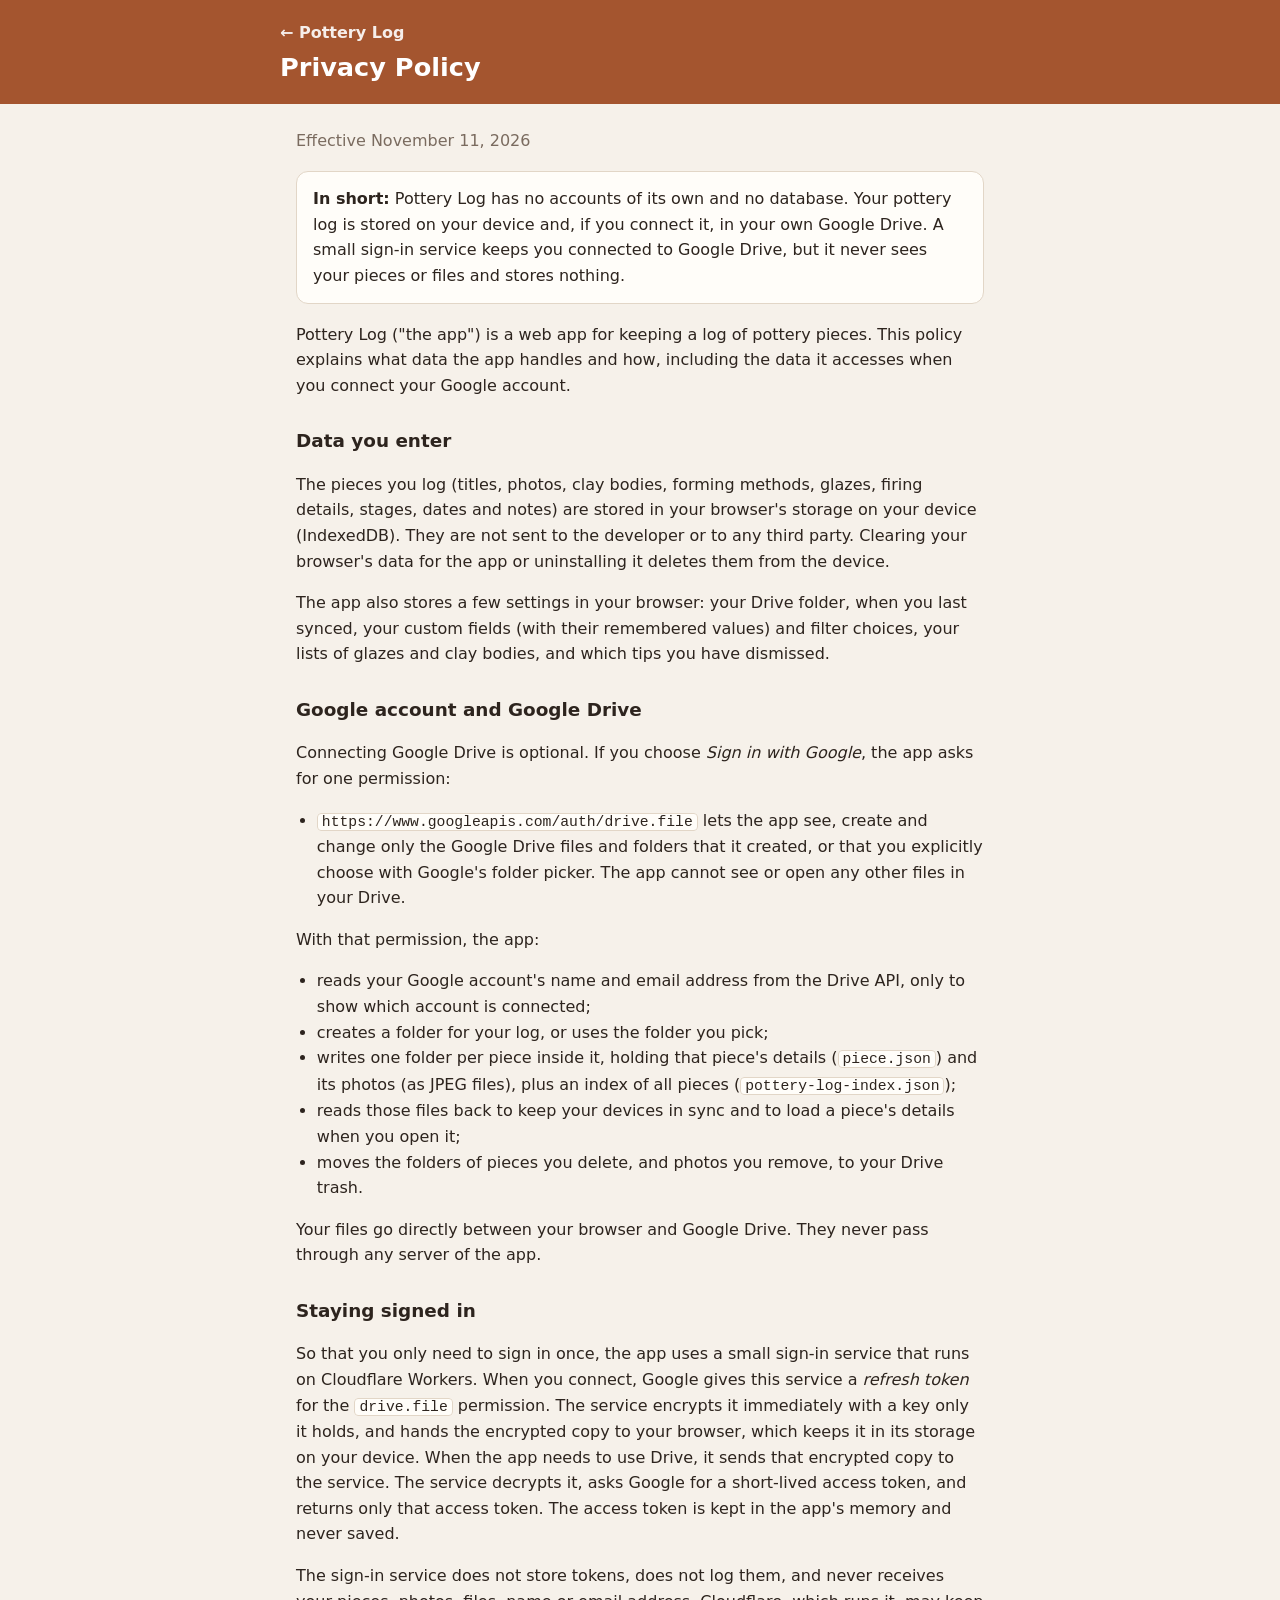
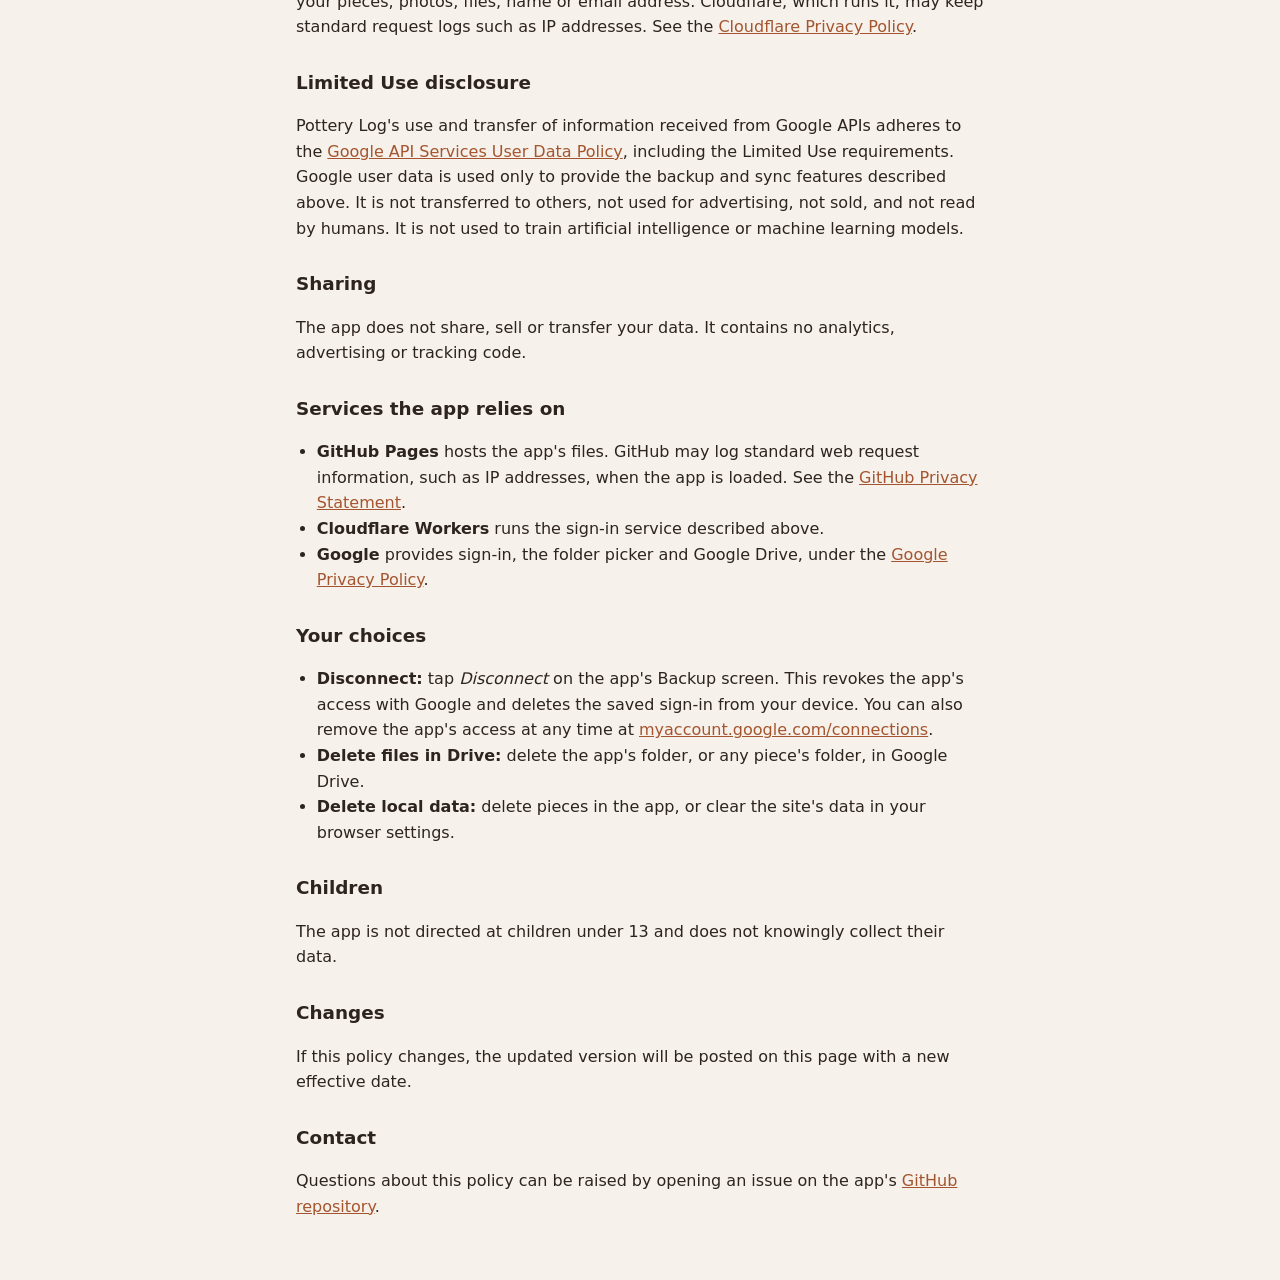
==== commit 8d2ed851: "Remember custom text field values, add starter fields, edit field definitions - Text fields can reme" ====
--- a/privacy.html
+++ b/privacy.html
@@ -46,7 +46,7 @@
 
     <h2>Data you enter</h2>
     <p>The pieces you log (titles, photos, clay bodies, forming methods, glazes, firing details, stages, dates and notes) are stored in your browser's storage on your device (IndexedDB). They are not sent to the developer or to any third party. Clearing your browser's data for the app or uninstalling it deletes them from the device.</p>
-    <p>The app also stores a few settings in your browser: your Drive folder, when you last synced, your custom fields and filter choices, your lists of glazes and clay bodies, and which tips you have dismissed.</p>
+    <p>The app also stores a few settings in your browser: your Drive folder, when you last synced, your custom fields (with their remembered values) and filter choices, your lists of glazes and clay bodies, and which tips you have dismissed.</p>
 
     <h2>Google account and Google Drive</h2>
     <p>Connecting Google Drive is optional. If you choose <em>Sign in with Google</em>, the app asks for one permission:</p>
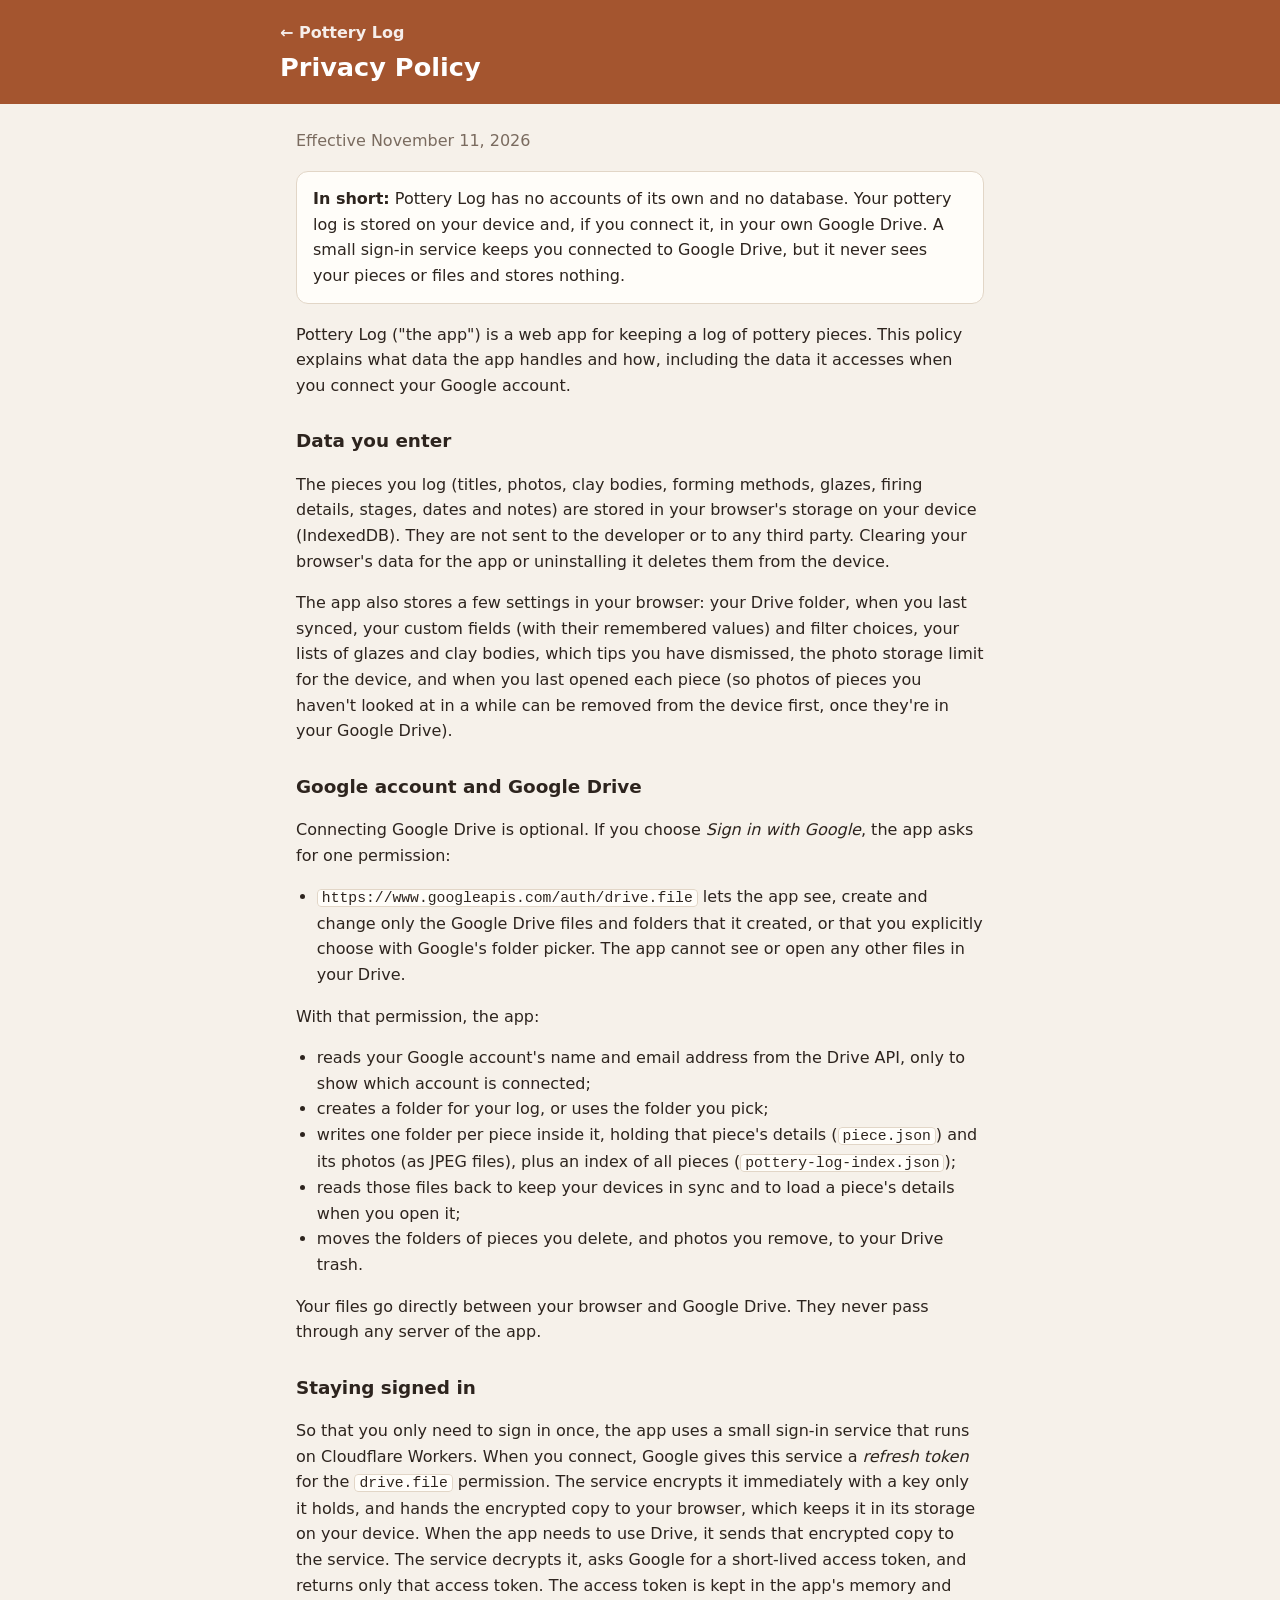
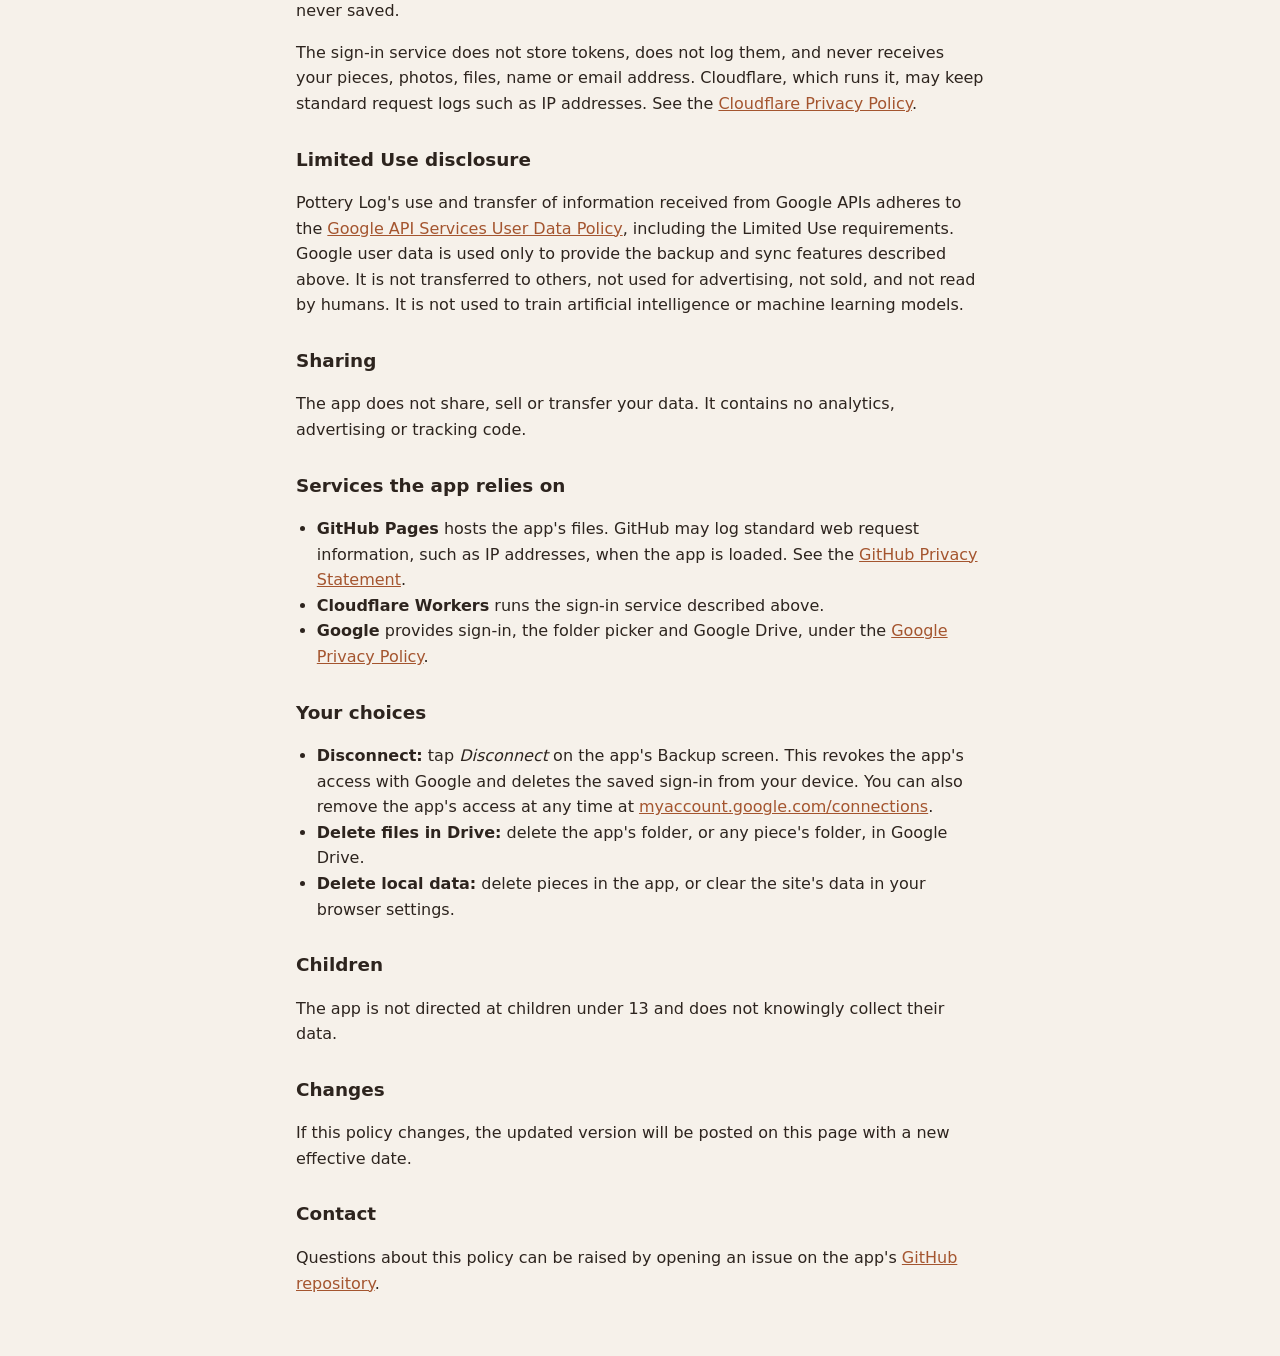
==== commit 67b3339c: "Keep photos under a storage limit, add piece thumbnails and a thumbnail picker - Settings > On this " ====
--- a/privacy.html
+++ b/privacy.html
@@ -46,7 +46,7 @@
 
     <h2>Data you enter</h2>
     <p>The pieces you log (titles, photos, clay bodies, forming methods, glazes, firing details, stages, dates and notes) are stored in your browser's storage on your device (IndexedDB). They are not sent to the developer or to any third party. Clearing your browser's data for the app or uninstalling it deletes them from the device.</p>
-    <p>The app also stores a few settings in your browser: your Drive folder, when you last synced, your custom fields (with their remembered values) and filter choices, your lists of glazes and clay bodies, and which tips you have dismissed.</p>
+    <p>The app also stores a few settings in your browser: your Drive folder, when you last synced, your custom fields (with their remembered values) and filter choices, your lists of glazes and clay bodies, which tips you have dismissed, the photo storage limit for the device, and when you last opened each piece (so photos of pieces you haven't looked at in a while can be removed from the device first, once they're in your Google Drive).</p>
 
     <h2>Google account and Google Drive</h2>
     <p>Connecting Google Drive is optional. If you choose <em>Sign in with Google</em>, the app asks for one permission:</p>
